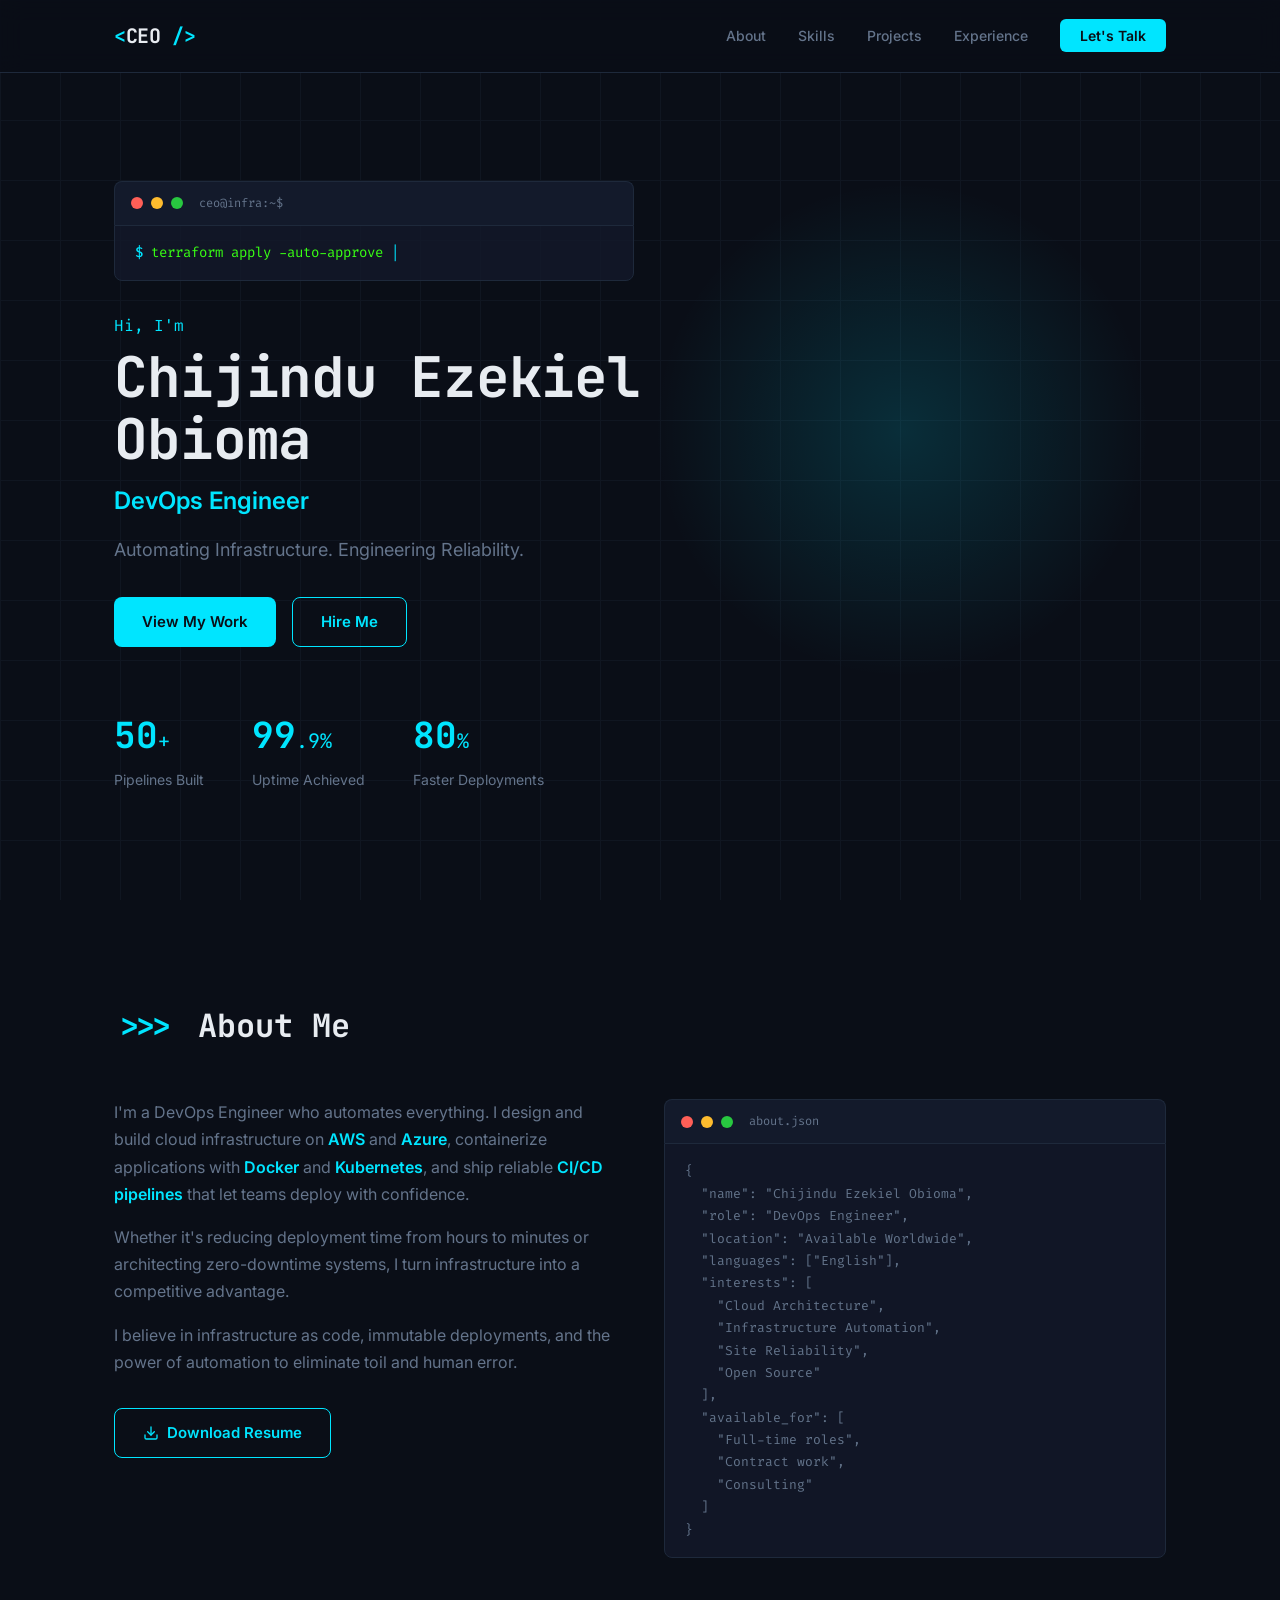
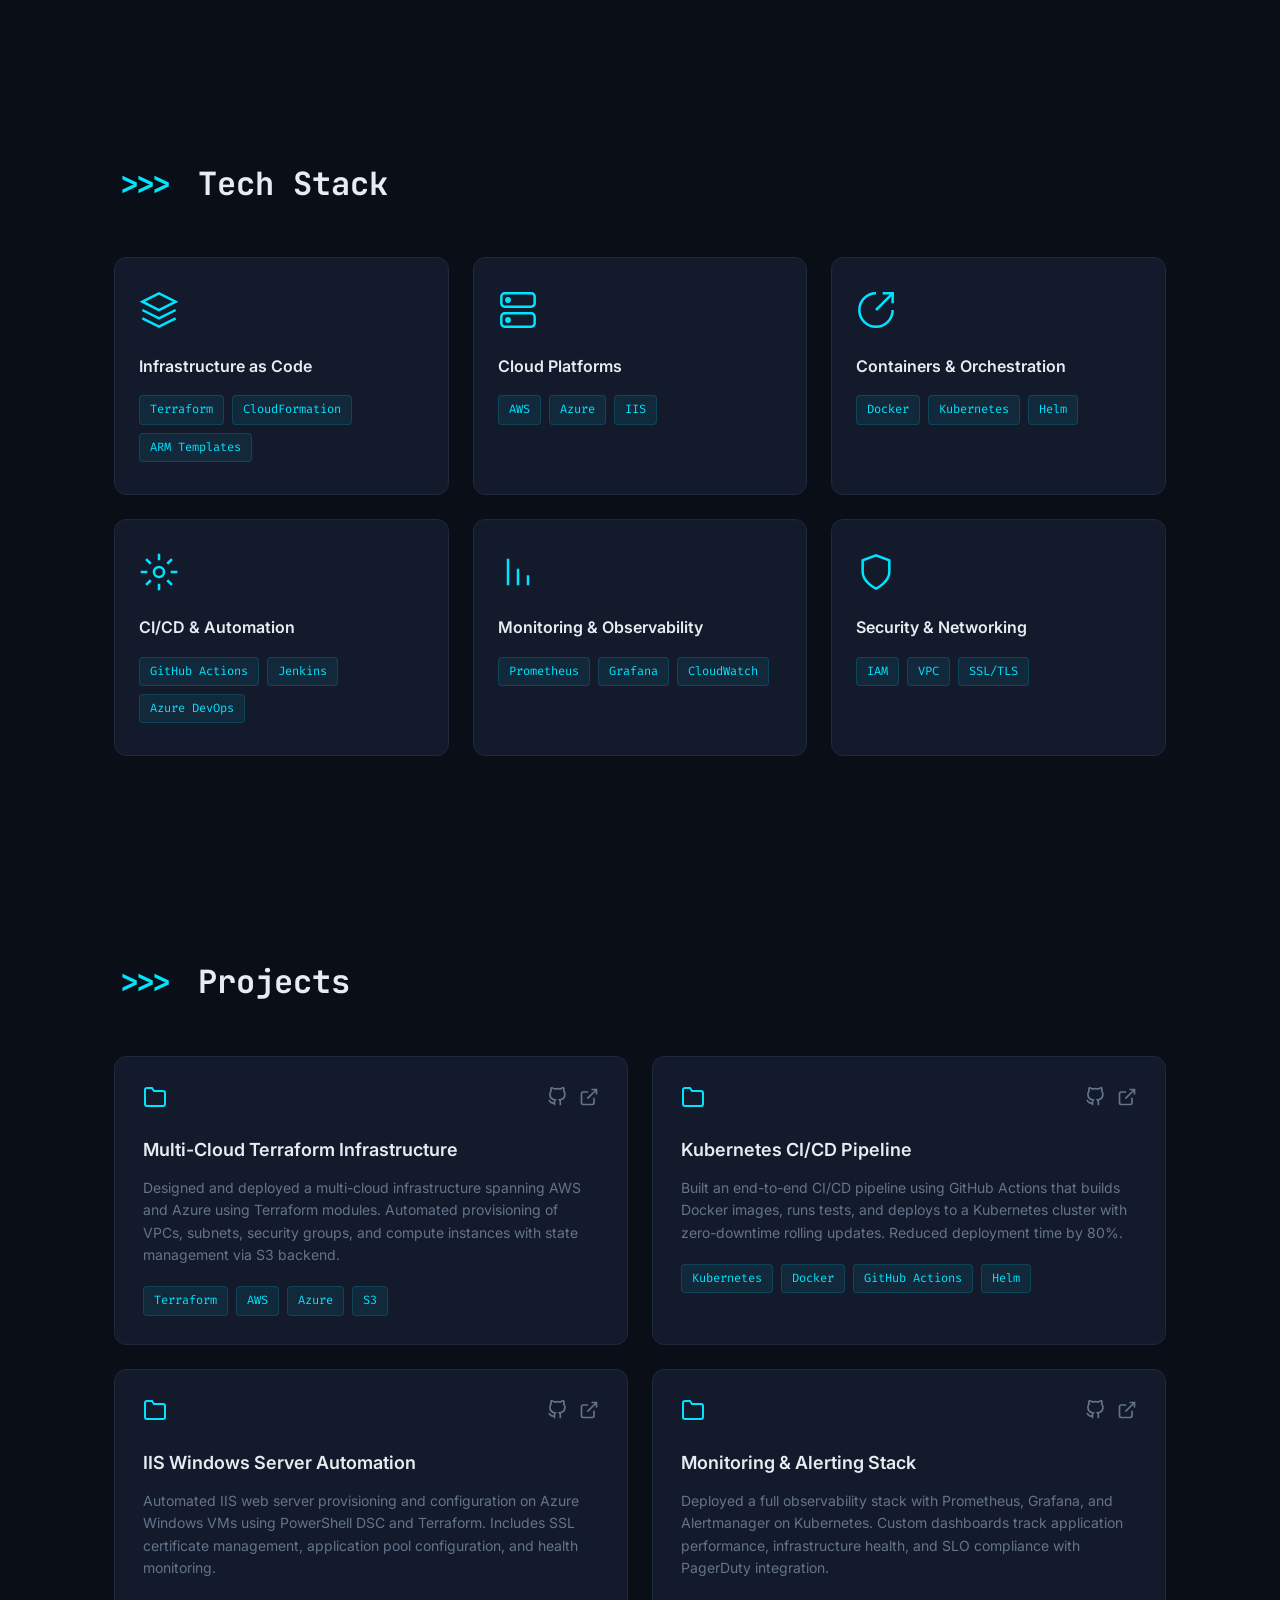
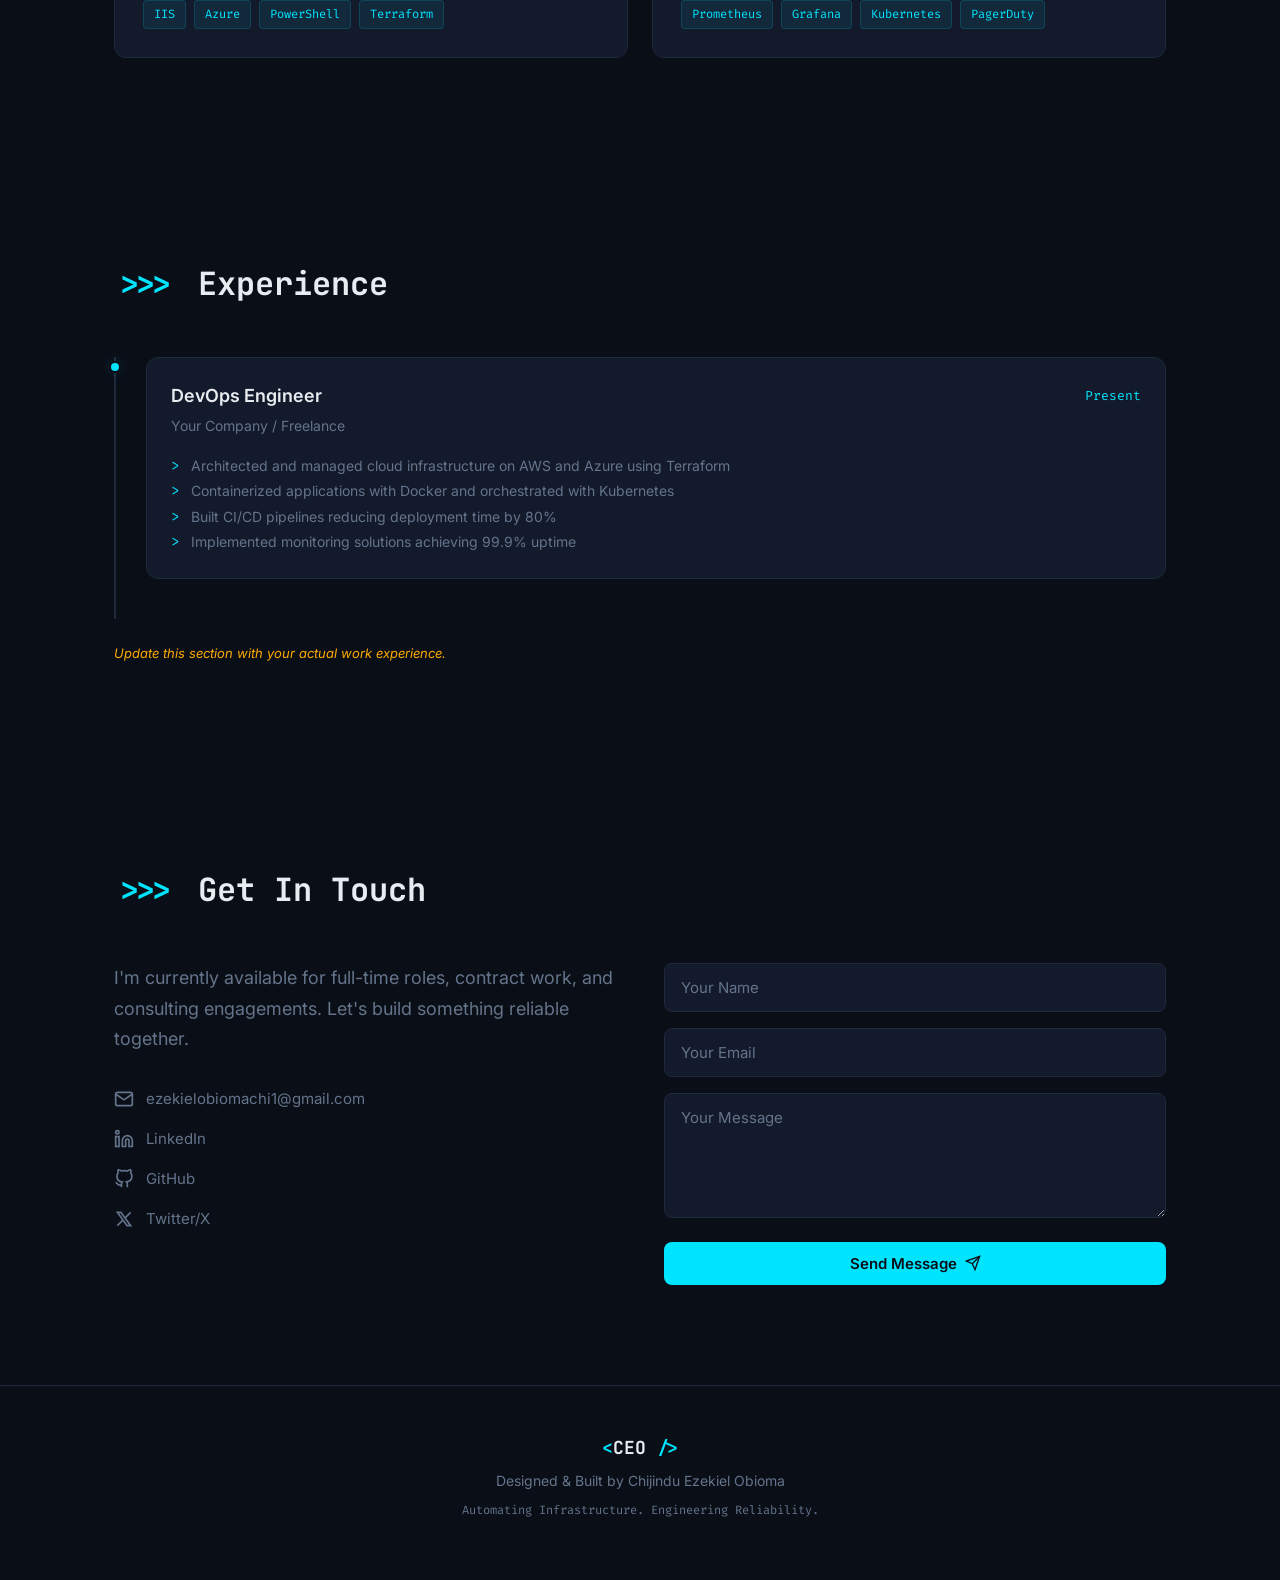
==== portfolio/index.html @ 28486e4d "Initial commit: full branding package — portfolio, brand identity, social assets - Dark mode portfol" ====
<!DOCTYPE html>
<html lang="en">
<head>
    <meta charset="UTF-8">
    <meta name="viewport" content="width=device-width, initial-scale=1.0">
    <title>Chijindu Ezekiel Obioma — DevOps Engineer</title>
    <meta name="description" content="DevOps Engineer specializing in Terraform, AWS, Azure, Docker, Kubernetes, and CI/CD automation. Automating infrastructure. Engineering reliability.">
    <meta name="keywords" content="DevOps, Cloud Engineer, Terraform, AWS, Azure, Docker, Kubernetes, CI/CD, Infrastructure as Code">

    <!-- Open Graph -->
    <meta property="og:title" content="Chijindu Ezekiel Obioma — DevOps Engineer">
    <meta property="og:description" content="Automating Infrastructure. Engineering Reliability.">
    <meta property="og:type" content="website">
    <meta property="og:image" content="og-image.png">

    <!-- Fonts -->
    <link rel="preconnect" href="https://fonts.googleapis.com">
    <link rel="preconnect" href="https://fonts.gstatic.com" crossorigin>
    <link href="https://fonts.googleapis.com/css2?family=Fira+Code:wght@400;500&family=Inter:wght@400;500;600;700&family=JetBrains+Mono:wght@700&display=swap" rel="stylesheet">

    <link rel="stylesheet" href="styles.css">
</head>
<body>
    <!-- Navigation -->
    <nav class="nav" id="nav">
        <div class="nav__container">
            <a href="#" class="nav__logo">
                <span class="logo-bracket">&lt;</span>CEO<span class="logo-bracket"> /&gt;</span>
            </a>
            <ul class="nav__links">
                <li><a href="#about">About</a></li>
                <li><a href="#skills">Skills</a></li>
                <li><a href="#projects">Projects</a></li>
                <li><a href="#experience">Experience</a></li>
                <li><a href="#contact" class="nav__cta">Let's Talk</a></li>
            </ul>
            <button class="nav__toggle" id="navToggle" aria-label="Toggle menu">
                <span></span>
                <span></span>
                <span></span>
            </button>
        </div>
    </nav>

    <!-- Hero Section -->
    <section class="hero" id="hero">
        <div class="hero__grid-bg"></div>
        <div class="hero__glow"></div>
        <div class="hero__container">
            <div class="hero__terminal">
                <div class="terminal__header">
                    <span class="terminal__dot terminal__dot--red"></span>
                    <span class="terminal__dot terminal__dot--yellow"></span>
                    <span class="terminal__dot terminal__dot--green"></span>
                    <span class="terminal__title">ceo@infra:~$</span>
                </div>
                <div class="terminal__body">
                    <p class="terminal__line">
                        <span class="terminal__prompt">$</span>
                        <span class="terminal__text" id="typewriter"></span>
                        <span class="terminal__cursor">|</span>
                    </p>
                </div>
            </div>
            <div class="hero__content">
                <p class="hero__greeting">Hi, I'm</p>
                <h1 class="hero__name">Chijindu Ezekiel<br>Obioma</h1>
                <h2 class="hero__title">DevOps Engineer</h2>
                <p class="hero__tagline">Automating Infrastructure. Engineering Reliability.</p>
                <div class="hero__actions">
                    <a href="#projects" class="btn btn--primary">View My Work</a>
                    <a href="#contact" class="btn btn--outline">Hire Me</a>
                </div>
            </div>
            <div class="hero__stats">
                <div class="stat">
                    <span class="stat__number" data-count="50">0</span><span class="stat__suffix">+</span>
                    <span class="stat__label">Pipelines Built</span>
                </div>
                <div class="stat">
                    <span class="stat__number" data-count="99">0</span><span class="stat__suffix">.9%</span>
                    <span class="stat__label">Uptime Achieved</span>
                </div>
                <div class="stat">
                    <span class="stat__number" data-count="80">0</span><span class="stat__suffix">%</span>
                    <span class="stat__label">Faster Deployments</span>
                </div>
            </div>
        </div>
    </section>

    <!-- About Section -->
    <section class="section about" id="about">
        <div class="container">
            <h2 class="section__title">
                <span class="section__arrow">&gt;&gt;&gt;</span> About Me
            </h2>
            <div class="about__grid">
                <div class="about__text">
                    <p>I'm a DevOps Engineer who automates everything. I design and build cloud infrastructure on <strong>AWS</strong> and <strong>Azure</strong>, containerize applications with <strong>Docker</strong> and <strong>Kubernetes</strong>, and ship reliable <strong>CI/CD pipelines</strong> that let teams deploy with confidence.</p>
                    <p>Whether it's reducing deployment time from hours to minutes or architecting zero-downtime systems, I turn infrastructure into a competitive advantage.</p>
                    <p>I believe in infrastructure as code, immutable deployments, and the power of automation to eliminate toil and human error.</p>
                    <a href="resume.pdf" class="btn btn--outline" download>
                        <svg width="16" height="16" viewBox="0 0 24 24" fill="none" stroke="currentColor" stroke-width="2" stroke-linecap="round" stroke-linejoin="round"><path d="M21 15v4a2 2 0 0 1-2 2H5a2 2 0 0 1-2-2v-4"/><polyline points="7 10 12 15 17 10"/><line x1="12" y1="15" x2="12" y2="3"/></svg>
                        Download Resume
                    </a>
                </div>
                <div class="about__terminal">
                    <div class="terminal__header">
                        <span class="terminal__dot terminal__dot--red"></span>
                        <span class="terminal__dot terminal__dot--yellow"></span>
                        <span class="terminal__dot terminal__dot--green"></span>
                        <span class="terminal__title">about.json</span>
                    </div>
                    <div class="terminal__body">
<pre><code>{
  "name": "Chijindu Ezekiel Obioma",
  "role": "DevOps Engineer",
  "location": "Available Worldwide",
  "languages": ["English"],
  "interests": [
    "Cloud Architecture",
    "Infrastructure Automation",
    "Site Reliability",
    "Open Source"
  ],
  "available_for": [
    "Full-time roles",
    "Contract work",
    "Consulting"
  ]
}</code></pre>
                    </div>
                </div>
            </div>
        </div>
    </section>

    <!-- Skills Section -->
    <section class="section skills" id="skills">
        <div class="container">
            <h2 class="section__title">
                <span class="section__arrow">&gt;&gt;&gt;</span> Tech Stack
            </h2>
            <div class="skills__grid">
                <div class="skill-card">
                    <div class="skill-card__icon">
                        <svg width="40" height="40" viewBox="0 0 24 24" fill="none" stroke="#00E5FF" stroke-width="1.5"><path d="M12 2L2 7l10 5 10-5-10-5zM2 17l10 5 10-5M2 12l10 5 10-5"/></svg>
                    </div>
                    <h3>Infrastructure as Code</h3>
                    <div class="skill-card__tags">
                        <span class="tag">Terraform</span>
                        <span class="tag">CloudFormation</span>
                        <span class="tag">ARM Templates</span>
                    </div>
                </div>

                <div class="skill-card">
                    <div class="skill-card__icon">
                        <svg width="40" height="40" viewBox="0 0 24 24" fill="none" stroke="#00E5FF" stroke-width="1.5"><rect x="2" y="2" width="20" height="8" rx="2"/><rect x="2" y="14" width="20" height="8" rx="2"/><circle cx="6" cy="6" r="1" fill="#00E5FF"/><circle cx="6" cy="18" r="1" fill="#00E5FF"/></svg>
                    </div>
                    <h3>Cloud Platforms</h3>
                    <div class="skill-card__tags">
                        <span class="tag">AWS</span>
                        <span class="tag">Azure</span>
                        <span class="tag">IIS</span>
                    </div>
                </div>

                <div class="skill-card">
                    <div class="skill-card__icon">
                        <svg width="40" height="40" viewBox="0 0 24 24" fill="none" stroke="#00E5FF" stroke-width="1.5"><path d="M22 12A10 10 0 1 1 12 2"/><path d="M22 2L12 12"/><path d="M16 2h6v6"/></svg>
                    </div>
                    <h3>Containers & Orchestration</h3>
                    <div class="skill-card__tags">
                        <span class="tag">Docker</span>
                        <span class="tag">Kubernetes</span>
                        <span class="tag">Helm</span>
                    </div>
                </div>

                <div class="skill-card">
                    <div class="skill-card__icon">
                        <svg width="40" height="40" viewBox="0 0 24 24" fill="none" stroke="#00E5FF" stroke-width="1.5"><circle cx="12" cy="12" r="3"/><path d="M12 1v4M12 19v4M4.22 4.22l2.83 2.83M16.95 16.95l2.83 2.83M1 12h4M19 12h4M4.22 19.78l2.83-2.83M16.95 7.05l2.83-2.83"/></svg>
                    </div>
                    <h3>CI/CD & Automation</h3>
                    <div class="skill-card__tags">
                        <span class="tag">GitHub Actions</span>
                        <span class="tag">Jenkins</span>
                        <span class="tag">Azure DevOps</span>
                    </div>
                </div>

                <div class="skill-card">
                    <div class="skill-card__icon">
                        <svg width="40" height="40" viewBox="0 0 24 24" fill="none" stroke="#00E5FF" stroke-width="1.5"><path d="M12 20V10M6 20V4M18 20v-6"/></svg>
                    </div>
                    <h3>Monitoring & Observability</h3>
                    <div class="skill-card__tags">
                        <span class="tag">Prometheus</span>
                        <span class="tag">Grafana</span>
                        <span class="tag">CloudWatch</span>
                    </div>
                </div>

                <div class="skill-card">
                    <div class="skill-card__icon">
                        <svg width="40" height="40" viewBox="0 0 24 24" fill="none" stroke="#00E5FF" stroke-width="1.5"><path d="M12 22s8-4 8-10V5l-8-3-8 3v7c0 6 8 10 8 10z"/></svg>
                    </div>
                    <h3>Security & Networking</h3>
                    <div class="skill-card__tags">
                        <span class="tag">IAM</span>
                        <span class="tag">VPC</span>
                        <span class="tag">SSL/TLS</span>
                    </div>
                </div>
            </div>
        </div>
    </section>

    <!-- Projects Section -->
    <section class="section projects" id="projects">
        <div class="container">
            <h2 class="section__title">
                <span class="section__arrow">&gt;&gt;&gt;</span> Projects
            </h2>
            <div class="projects__grid">
                <article class="project-card">
                    <div class="project-card__header">
                        <span class="project-card__icon">
                            <svg width="24" height="24" viewBox="0 0 24 24" fill="none" stroke="#00E5FF" stroke-width="2"><path d="M22 19a2 2 0 0 1-2 2H4a2 2 0 0 1-2-2V5a2 2 0 0 1 2-2h5l2 3h9a2 2 0 0 1 2 2z"/></svg>
                        </span>
                        <div class="project-card__links">
                            <a href="#" aria-label="GitHub" class="project-card__link">
                                <svg width="20" height="20" viewBox="0 0 24 24" fill="none" stroke="currentColor" stroke-width="2"><path d="M9 19c-5 1.5-5-2.5-7-3m14 6v-3.87a3.37 3.37 0 0 0-.94-2.61c3.14-.35 6.44-1.54 6.44-7A5.44 5.44 0 0 0 20 4.77 5.07 5.07 0 0 0 19.91 1S18.73.65 16 2.48a13.38 13.38 0 0 0-7 0C6.27.65 5.09 1 5.09 1A5.07 5.07 0 0 0 5 4.77a5.44 5.44 0 0 0-1.5 3.78c0 5.42 3.3 6.61 6.44 7A3.37 3.37 0 0 0 9 18.13V22"/></svg>
                            </a>
                            <a href="#" aria-label="External link" class="project-card__link">
                                <svg width="20" height="20" viewBox="0 0 24 24" fill="none" stroke="currentColor" stroke-width="2"><path d="M18 13v6a2 2 0 0 1-2 2H5a2 2 0 0 1-2-2V8a2 2 0 0 1 2-2h6M15 3h6v6M10 14L21 3"/></svg>
                            </a>
                        </div>
                    </div>
                    <h3 class="project-card__title">Multi-Cloud Terraform Infrastructure</h3>
                    <p class="project-card__description">Designed and deployed a multi-cloud infrastructure spanning AWS and Azure using Terraform modules. Automated provisioning of VPCs, subnets, security groups, and compute instances with state management via S3 backend.</p>
                    <div class="project-card__tags">
                        <span class="tag">Terraform</span>
                        <span class="tag">AWS</span>
                        <span class="tag">Azure</span>
                        <span class="tag">S3</span>
                    </div>
                </article>

                <article class="project-card">
                    <div class="project-card__header">
                        <span class="project-card__icon">
                            <svg width="24" height="24" viewBox="0 0 24 24" fill="none" stroke="#00E5FF" stroke-width="2"><path d="M22 19a2 2 0 0 1-2 2H4a2 2 0 0 1-2-2V5a2 2 0 0 1 2-2h5l2 3h9a2 2 0 0 1 2 2z"/></svg>
                        </span>
                        <div class="project-card__links">
                            <a href="#" aria-label="GitHub" class="project-card__link">
                                <svg width="20" height="20" viewBox="0 0 24 24" fill="none" stroke="currentColor" stroke-width="2"><path d="M9 19c-5 1.5-5-2.5-7-3m14 6v-3.87a3.37 3.37 0 0 0-.94-2.61c3.14-.35 6.44-1.54 6.44-7A5.44 5.44 0 0 0 20 4.77 5.07 5.07 0 0 0 19.91 1S18.73.65 16 2.48a13.38 13.38 0 0 0-7 0C6.27.65 5.09 1 5.09 1A5.07 5.07 0 0 0 5 4.77a5.44 5.44 0 0 0-1.5 3.78c0 5.42 3.3 6.61 6.44 7A3.37 3.37 0 0 0 9 18.13V22"/></svg>
                            </a>
                            <a href="#" aria-label="External link" class="project-card__link">
                                <svg width="20" height="20" viewBox="0 0 24 24" fill="none" stroke="currentColor" stroke-width="2"><path d="M18 13v6a2 2 0 0 1-2 2H5a2 2 0 0 1-2-2V8a2 2 0 0 1 2-2h6M15 3h6v6M10 14L21 3"/></svg>
                            </a>
                        </div>
                    </div>
                    <h3 class="project-card__title">Kubernetes CI/CD Pipeline</h3>
                    <p class="project-card__description">Built an end-to-end CI/CD pipeline using GitHub Actions that builds Docker images, runs tests, and deploys to a Kubernetes cluster with zero-downtime rolling updates. Reduced deployment time by 80%.</p>
                    <div class="project-card__tags">
                        <span class="tag">Kubernetes</span>
                        <span class="tag">Docker</span>
                        <span class="tag">GitHub Actions</span>
                        <span class="tag">Helm</span>
                    </div>
                </article>

                <article class="project-card">
                    <div class="project-card__header">
                        <span class="project-card__icon">
                            <svg width="24" height="24" viewBox="0 0 24 24" fill="none" stroke="#00E5FF" stroke-width="2"><path d="M22 19a2 2 0 0 1-2 2H4a2 2 0 0 1-2-2V5a2 2 0 0 1 2-2h5l2 3h9a2 2 0 0 1 2 2z"/></svg>
                        </span>
                        <div class="project-card__links">
                            <a href="#" aria-label="GitHub" class="project-card__link">
                                <svg width="20" height="20" viewBox="0 0 24 24" fill="none" stroke="currentColor" stroke-width="2"><path d="M9 19c-5 1.5-5-2.5-7-3m14 6v-3.87a3.37 3.37 0 0 0-.94-2.61c3.14-.35 6.44-1.54 6.44-7A5.44 5.44 0 0 0 20 4.77 5.07 5.07 0 0 0 19.91 1S18.73.65 16 2.48a13.38 13.38 0 0 0-7 0C6.27.65 5.09 1 5.09 1A5.07 5.07 0 0 0 5 4.77a5.44 5.44 0 0 0-1.5 3.78c0 5.42 3.3 6.61 6.44 7A3.37 3.37 0 0 0 9 18.13V22"/></svg>
                            </a>
                            <a href="#" aria-label="External link" class="project-card__link">
                                <svg width="20" height="20" viewBox="0 0 24 24" fill="none" stroke="currentColor" stroke-width="2"><path d="M18 13v6a2 2 0 0 1-2 2H5a2 2 0 0 1-2-2V8a2 2 0 0 1 2-2h6M15 3h6v6M10 14L21 3"/></svg>
                            </a>
                        </div>
                    </div>
                    <h3 class="project-card__title">IIS Windows Server Automation</h3>
                    <p class="project-card__description">Automated IIS web server provisioning and configuration on Azure Windows VMs using PowerShell DSC and Terraform. Includes SSL certificate management, application pool configuration, and health monitoring.</p>
                    <div class="project-card__tags">
                        <span class="tag">IIS</span>
                        <span class="tag">Azure</span>
                        <span class="tag">PowerShell</span>
                        <span class="tag">Terraform</span>
                    </div>
                </article>

                <article class="project-card">
                    <div class="project-card__header">
                        <span class="project-card__icon">
                            <svg width="24" height="24" viewBox="0 0 24 24" fill="none" stroke="#00E5FF" stroke-width="2"><path d="M22 19a2 2 0 0 1-2 2H4a2 2 0 0 1-2-2V5a2 2 0 0 1 2-2h5l2 3h9a2 2 0 0 1 2 2z"/></svg>
                        </span>
                        <div class="project-card__links">
                            <a href="#" aria-label="GitHub" class="project-card__link">
                                <svg width="20" height="20" viewBox="0 0 24 24" fill="none" stroke="currentColor" stroke-width="2"><path d="M9 19c-5 1.5-5-2.5-7-3m14 6v-3.87a3.37 3.37 0 0 0-.94-2.61c3.14-.35 6.44-1.54 6.44-7A5.44 5.44 0 0 0 20 4.77 5.07 5.07 0 0 0 19.91 1S18.73.65 16 2.48a13.38 13.38 0 0 0-7 0C6.27.65 5.09 1 5.09 1A5.07 5.07 0 0 0 5 4.77a5.44 5.44 0 0 0-1.5 3.78c0 5.42 3.3 6.61 6.44 7A3.37 3.37 0 0 0 9 18.13V22"/></svg>
                            </a>
                            <a href="#" aria-label="External link" class="project-card__link">
                                <svg width="20" height="20" viewBox="0 0 24 24" fill="none" stroke="currentColor" stroke-width="2"><path d="M18 13v6a2 2 0 0 1-2 2H5a2 2 0 0 1-2-2V8a2 2 0 0 1 2-2h6M15 3h6v6M10 14L21 3"/></svg>
                            </a>
                        </div>
                    </div>
                    <h3 class="project-card__title">Monitoring & Alerting Stack</h3>
                    <p class="project-card__description">Deployed a full observability stack with Prometheus, Grafana, and Alertmanager on Kubernetes. Custom dashboards track application performance, infrastructure health, and SLO compliance with PagerDuty integration.</p>
                    <div class="project-card__tags">
                        <span class="tag">Prometheus</span>
                        <span class="tag">Grafana</span>
                        <span class="tag">Kubernetes</span>
                        <span class="tag">PagerDuty</span>
                    </div>
                </article>
            </div>
        </div>
    </section>

    <!-- Experience Section -->
    <section class="section experience" id="experience">
        <div class="container">
            <h2 class="section__title">
                <span class="section__arrow">&gt;&gt;&gt;</span> Experience
            </h2>
            <div class="timeline">
                <div class="timeline__item">
                    <div class="timeline__marker"></div>
                    <div class="timeline__content">
                        <div class="timeline__header">
                            <h3>DevOps Engineer</h3>
                            <span class="timeline__period">Present</span>
                        </div>
                        <p class="timeline__company">Your Company / Freelance</p>
                        <ul class="timeline__details">
                            <li>Architected and managed cloud infrastructure on AWS and Azure using Terraform</li>
                            <li>Containerized applications with Docker and orchestrated with Kubernetes</li>
                            <li>Built CI/CD pipelines reducing deployment time by 80%</li>
                            <li>Implemented monitoring solutions achieving 99.9% uptime</li>
                        </ul>
                    </div>
                </div>
                <!-- Add more timeline items as needed -->
            </div>
            <p class="experience__note">Update this section with your actual work experience.</p>
        </div>
    </section>

    <!-- Contact Section -->
    <section class="section contact" id="contact">
        <div class="container">
            <h2 class="section__title">
                <span class="section__arrow">&gt;&gt;&gt;</span> Get In Touch
            </h2>
            <div class="contact__grid">
                <div class="contact__info">
                    <p class="contact__intro">I'm currently available for full-time roles, contract work, and consulting engagements. Let's build something reliable together.</p>
                    <div class="contact__links">
                        <a href="mailto:ezekielobiomachi1@gmail.com" class="contact__link">
                            <svg width="20" height="20" viewBox="0 0 24 24" fill="none" stroke="currentColor" stroke-width="2"><path d="M4 4h16c1.1 0 2 .9 2 2v12c0 1.1-.9 2-2 2H4c-1.1 0-2-.9-2-2V6c0-1.1.9-2 2-2z"/><polyline points="22,6 12,13 2,6"/></svg>
                            ezekielobiomachi1@gmail.com
                        </a>
                        <a href="https://www.linkedin.com/in/chijindu-obioma/" target="_blank" class="contact__link">
                            <svg width="20" height="20" viewBox="0 0 24 24" fill="none" stroke="currentColor" stroke-width="2"><path d="M16 8a6 6 0 0 1 6 6v7h-4v-7a2 2 0 0 0-2-2 2 2 0 0 0-2 2v7h-4v-7a6 6 0 0 1 6-6z"/><rect x="2" y="9" width="4" height="12"/><circle cx="4" cy="4" r="2"/></svg>
                            LinkedIn
                        </a>
                        <a href="https://github.com/obikiel" target="_blank" class="contact__link">
                            <svg width="20" height="20" viewBox="0 0 24 24" fill="none" stroke="currentColor" stroke-width="2"><path d="M9 19c-5 1.5-5-2.5-7-3m14 6v-3.87a3.37 3.37 0 0 0-.94-2.61c3.14-.35 6.44-1.54 6.44-7A5.44 5.44 0 0 0 20 4.77 5.07 5.07 0 0 0 19.91 1S18.73.65 16 2.48a13.38 13.38 0 0 0-7 0C6.27.65 5.09 1 5.09 1A5.07 5.07 0 0 0 5 4.77a5.44 5.44 0 0 0-1.5 3.78c0 5.42 3.3 6.61 6.44 7A3.37 3.37 0 0 0 9 18.13V22"/></svg>
                            GitHub
                        </a>
                        <a href="https://x.com/ChijinduObioma" target="_blank" class="contact__link">
                            <svg width="20" height="20" viewBox="0 0 24 24" fill="none" stroke="currentColor" stroke-width="2"><path d="M4 4l11.733 16h4.267l-11.733 -16zM4 20l6.768 -6.768M13.232 10.768L20 4"/></svg>
                            Twitter/X
                        </a>
                    </div>
                </div>
                <form class="contact__form" id="contactForm">
                    <div class="form__group">
                        <input type="text" id="name" name="name" placeholder="Your Name" required>
                    </div>
                    <div class="form__group">
                        <input type="email" id="email" name="email" placeholder="Your Email" required>
                    </div>
                    <div class="form__group">
                        <textarea id="message" name="message" placeholder="Your Message" rows="5" required></textarea>
                    </div>
                    <button type="submit" class="btn btn--primary btn--full">
                        Send Message
                        <svg width="16" height="16" viewBox="0 0 24 24" fill="none" stroke="currentColor" stroke-width="2"><line x1="22" y1="2" x2="11" y2="13"/><polygon points="22 2 15 22 11 13 2 9 22 2"/></svg>
                    </button>
                </form>
            </div>
        </div>
    </section>

    <!-- Footer -->
    <footer class="footer">
        <div class="container">
            <div class="footer__content">
                <p class="footer__logo">
                    <span class="logo-bracket">&lt;</span>CEO<span class="logo-bracket"> /&gt;</span>
                </p>
                <p class="footer__copy">Designed & Built by Chijindu Ezekiel Obioma</p>
                <p class="footer__tagline">Automating Infrastructure. Engineering Reliability.</p>
            </div>
        </div>
    </footer>

    <script src="script.js"></script>
</body>
</html>
---- portfolio/styles.css ----
/* ============================================
   Chijindu Ezekiel Obioma — Portfolio Styles
   Bold & Techy / Dark Mode
   ============================================ */

/* --- Reset & Base --- */
*, *::before, *::after {
    margin: 0;
    padding: 0;
    box-sizing: border-box;
}

:root {
    --bg-deep: #0A0E17;
    --bg-surface: #131A2B;
    --primary: #00E5FF;
    --secondary: #39FF14;
    --text: #E8ECF1;
    --text-muted: #64748B;
    --border: #1E293B;
    --amber: #FFAB00;
    --red: #FF3B5C;
    --glow-primary: rgba(0, 229, 255, 0.15);
    --glow-secondary: rgba(57, 255, 20, 0.1);
    --font-heading: 'JetBrains Mono', monospace;
    --font-body: 'Inter', sans-serif;
    --font-code: 'Fira Code', monospace;
}

html {
    scroll-behavior: smooth;
    scroll-padding-top: 80px;
}

body {
    font-family: var(--font-body);
    background-color: var(--bg-deep);
    color: var(--text);
    line-height: 1.6;
    overflow-x: hidden;
}

a {
    color: var(--primary);
    text-decoration: none;
    transition: color 0.2s;
}

a:hover {
    color: var(--secondary);
}

strong {
    color: var(--primary);
    font-weight: 600;
}

::selection {
    background: var(--primary);
    color: var(--bg-deep);
}

/* --- Layout --- */
.container {
    max-width: 1100px;
    margin: 0 auto;
    padding: 0 24px;
}

.section {
    padding: 100px 0;
    position: relative;
}

.section__title {
    font-family: var(--font-heading);
    font-size: 32px;
    font-weight: 700;
    margin-bottom: 48px;
    color: var(--text);
}

.section__arrow {
    color: var(--primary);
    margin-right: 8px;
}

/* --- Navigation --- */
.nav {
    position: fixed;
    top: 0;
    left: 0;
    right: 0;
    z-index: 1000;
    background: rgba(10, 14, 23, 0.85);
    backdrop-filter: blur(12px);
    border-bottom: 1px solid var(--border);
    transition: background 0.3s;
}

.nav__container {
    max-width: 1100px;
    margin: 0 auto;
    padding: 0 24px;
    display: flex;
    align-items: center;
    justify-content: space-between;
    height: 72px;
}

.nav__logo {
    font-family: var(--font-heading);
    font-size: 20px;
    font-weight: 700;
    color: var(--text);
    letter-spacing: -0.02em;
}

.logo-bracket {
    color: var(--primary);
}

.nav__links {
    display: flex;
    align-items: center;
    gap: 32px;
    list-style: none;
}

.nav__links a {
    color: var(--text-muted);
    font-size: 14px;
    font-weight: 500;
    transition: color 0.2s;
}

.nav__links a:hover {
    color: var(--text);
}

.nav__cta {
    background: var(--primary) !important;
    color: var(--bg-deep) !important;
    padding: 8px 20px;
    border-radius: 6px;
    font-weight: 600 !important;
}

.nav__cta:hover {
    background: var(--secondary) !important;
    color: var(--bg-deep) !important;
}

.nav__toggle {
    display: none;
    flex-direction: column;
    gap: 5px;
    background: none;
    border: none;
    cursor: pointer;
    padding: 4px;
}

.nav__toggle span {
    display: block;
    width: 24px;
    height: 2px;
    background: var(--text);
    transition: all 0.3s;
}

/* --- Hero --- */
.hero {
    min-height: 100vh;
    display: flex;
    align-items: center;
    position: relative;
    padding-top: 72px;
    overflow: hidden;
}

.hero__grid-bg {
    position: absolute;
    inset: 0;
    background-image:
        linear-gradient(var(--border) 1px, transparent 1px),
        linear-gradient(90deg, var(--border) 1px, transparent 1px);
    background-size: 60px 60px;
    opacity: 0.3;
}

.hero__glow {
    position: absolute;
    top: 20%;
    right: 10%;
    width: 500px;
    height: 500px;
    background: radial-gradient(circle, var(--glow-primary) 0%, transparent 70%);
    pointer-events: none;
}

.hero__container {
    max-width: 1100px;
    margin: 0 auto;
    padding: 0 24px;
    position: relative;
    z-index: 1;
    width: 100%;
}

.hero__terminal {
    margin-bottom: 32px;
    max-width: 520px;
}

.terminal__header {
    display: flex;
    align-items: center;
    gap: 8px;
    padding: 12px 16px;
    background: var(--bg-surface);
    border-radius: 8px 8px 0 0;
    border: 1px solid var(--border);
    border-bottom: none;
}

.terminal__dot {
    width: 12px;
    height: 12px;
    border-radius: 50%;
}

.terminal__dot--red { background: #FF5F57; }
.terminal__dot--yellow { background: #FEBC2E; }
.terminal__dot--green { background: #28C840; }

.terminal__title {
    color: var(--text-muted);
    font-family: var(--font-code);
    font-size: 12px;
    margin-left: 8px;
}

.terminal__body {
    padding: 16px 20px;
    background: rgba(19, 26, 43, 0.8);
    border: 1px solid var(--border);
    border-radius: 0 0 8px 8px;
    font-family: var(--font-code);
    font-size: 14px;
    color: var(--secondary);
    overflow-x: auto;
}

.terminal__body pre {
    margin: 0;
}

.terminal__body code {
    font-family: var(--font-code);
    font-size: 13px;
    color: var(--text-muted);
    line-height: 1.7;
}

.terminal__line {
    display: flex;
    align-items: center;
    gap: 8px;
}

.terminal__prompt {
    color: var(--primary);
    font-weight: 500;
}

.terminal__text {
    color: var(--secondary);
}

.terminal__cursor {
    color: var(--primary);
    animation: blink 1s step-end infinite;
}

@keyframes blink {
    0%, 100% { opacity: 1; }
    50% { opacity: 0; }
}

.hero__greeting {
    font-family: var(--font-code);
    font-size: 16px;
    color: var(--primary);
    margin-bottom: 8px;
}

.hero__name {
    font-family: var(--font-heading);
    font-size: 56px;
    font-weight: 700;
    line-height: 1.1;
    letter-spacing: -0.02em;
    color: var(--text);
    margin-bottom: 12px;
}

.hero__title {
    font-family: var(--font-body);
    font-size: 24px;
    font-weight: 600;
    color: var(--primary);
    margin-bottom: 16px;
}

.hero__tagline {
    font-size: 18px;
    color: var(--text-muted);
    margin-bottom: 32px;
    max-width: 500px;
}

.hero__actions {
    display: flex;
    gap: 16px;
    margin-bottom: 60px;
}

.hero__stats {
    display: flex;
    gap: 48px;
}

.stat {
    text-align: left;
}

.stat__number {
    font-family: var(--font-heading);
    font-size: 36px;
    font-weight: 700;
    color: var(--primary);
}

.stat__suffix {
    font-family: var(--font-heading);
    font-size: 20px;
    color: var(--primary);
}

.stat__label {
    display: block;
    font-size: 14px;
    color: var(--text-muted);
    margin-top: 4px;
}

/* --- Buttons --- */
.btn {
    display: inline-flex;
    align-items: center;
    gap: 8px;
    padding: 12px 28px;
    border-radius: 8px;
    font-size: 15px;
    font-weight: 600;
    cursor: pointer;
    transition: all 0.2s;
    border: none;
    font-family: var(--font-body);
}

.btn--primary {
    background: var(--primary);
    color: var(--bg-deep);
}

.btn--primary:hover {
    background: var(--secondary);
    color: var(--bg-deep);
    box-shadow: 0 0 24px var(--glow-secondary);
}

.btn--outline {
    background: transparent;
    color: var(--primary);
    border: 1px solid var(--primary);
}

.btn--outline:hover {
    background: var(--glow-primary);
    color: var(--text);
}

.btn--full {
    width: 100%;
    justify-content: center;
}

/* --- About --- */
.about__grid {
    display: grid;
    grid-template-columns: 1fr 1fr;
    gap: 48px;
    align-items: start;
}

.about__text p {
    margin-bottom: 16px;
    color: var(--text-muted);
    font-size: 16px;
    line-height: 1.7;
}

.about__text .btn {
    margin-top: 16px;
}

.about__terminal {
    position: sticky;
    top: 100px;
}

/* --- Skills --- */
.skills__grid {
    display: grid;
    grid-template-columns: repeat(3, 1fr);
    gap: 24px;
}

.skill-card {
    background: var(--bg-surface);
    border: 1px solid var(--border);
    border-radius: 12px;
    padding: 32px 24px;
    transition: all 0.3s;
    position: relative;
    overflow: hidden;
}

.skill-card::before {
    content: '';
    position: absolute;
    top: 0;
    left: 0;
    right: 0;
    height: 2px;
    background: linear-gradient(90deg, var(--primary), var(--secondary));
    opacity: 0;
    transition: opacity 0.3s;
}

.skill-card:hover {
    border-color: var(--primary);
    transform: translateY(-4px);
    box-shadow: 0 8px 32px rgba(0, 229, 255, 0.1);
}

.skill-card:hover::before {
    opacity: 1;
}

.skill-card__icon {
    margin-bottom: 16px;
}

.skill-card h3 {
    font-family: var(--font-body);
    font-size: 16px;
    font-weight: 600;
    color: var(--text);
    margin-bottom: 16px;
}

.skill-card__tags {
    display: flex;
    flex-wrap: wrap;
    gap: 8px;
}

.tag {
    font-family: var(--font-code);
    font-size: 12px;
    color: var(--primary);
    background: rgba(0, 229, 255, 0.08);
    padding: 4px 10px;
    border-radius: 4px;
    border: 1px solid rgba(0, 229, 255, 0.15);
}

/* --- Projects --- */
.projects__grid {
    display: grid;
    grid-template-columns: repeat(2, 1fr);
    gap: 24px;
}

.project-card {
    background: var(--bg-surface);
    border: 1px solid var(--border);
    border-radius: 12px;
    padding: 28px;
    transition: all 0.3s;
}

.project-card:hover {
    border-color: var(--primary);
    transform: translateY(-4px);
    box-shadow: 0 8px 32px rgba(0, 229, 255, 0.08);
}

.project-card__header {
    display: flex;
    align-items: center;
    justify-content: space-between;
    margin-bottom: 20px;
}

.project-card__links {
    display: flex;
    gap: 12px;
}

.project-card__link {
    color: var(--text-muted);
    transition: color 0.2s;
}

.project-card__link:hover {
    color: var(--primary);
}

.project-card__title {
    font-family: var(--font-body);
    font-size: 18px;
    font-weight: 600;
    color: var(--text);
    margin-bottom: 12px;
}

.project-card__description {
    font-size: 14px;
    color: var(--text-muted);
    line-height: 1.6;
    margin-bottom: 20px;
}

.project-card__tags {
    display: flex;
    flex-wrap: wrap;
    gap: 8px;
}

/* --- Experience Timeline --- */
.timeline {
    position: relative;
    padding-left: 32px;
}

.timeline::before {
    content: '';
    position: absolute;
    left: 0;
    top: 0;
    bottom: 0;
    width: 2px;
    background: var(--border);
}

.timeline__item {
    position: relative;
    padding-bottom: 40px;
}

.timeline__marker {
    position: absolute;
    left: -37px;
    top: 4px;
    width: 12px;
    height: 12px;
    border-radius: 50%;
    background: var(--primary);
    border: 2px solid var(--bg-deep);
    box-shadow: 0 0 12px var(--glow-primary);
}

.timeline__content {
    background: var(--bg-surface);
    border: 1px solid var(--border);
    border-radius: 12px;
    padding: 24px;
}

.timeline__header {
    display: flex;
    align-items: center;
    justify-content: space-between;
    margin-bottom: 4px;
}

.timeline__header h3 {
    font-size: 18px;
    font-weight: 600;
    color: var(--text);
}

.timeline__period {
    font-family: var(--font-code);
    font-size: 13px;
    color: var(--primary);
}

.timeline__company {
    font-size: 14px;
    color: var(--text-muted);
    margin-bottom: 16px;
}

.timeline__details {
    list-style: none;
}

.timeline__details li {
    position: relative;
    padding-left: 20px;
    font-size: 14px;
    color: var(--text-muted);
    line-height: 1.8;
}

.timeline__details li::before {
    content: '>';
    position: absolute;
    left: 0;
    color: var(--primary);
    font-family: var(--font-code);
}

.experience__note {
    margin-top: 24px;
    font-size: 13px;
    color: var(--amber);
    font-style: italic;
}

/* --- Contact --- */
.contact__grid {
    display: grid;
    grid-template-columns: 1fr 1fr;
    gap: 48px;
}

.contact__intro {
    font-size: 18px;
    color: var(--text-muted);
    line-height: 1.7;
    margin-bottom: 32px;
}

.contact__links {
    display: flex;
    flex-direction: column;
    gap: 16px;
}

.contact__link {
    display: flex;
    align-items: center;
    gap: 12px;
    color: var(--text-muted);
    font-size: 15px;
    transition: color 0.2s;
}

.contact__link:hover {
    color: var(--primary);
}

.contact__form {
    display: flex;
    flex-direction: column;
    gap: 16px;
}

.form__group input,
.form__group textarea {
    width: 100%;
    padding: 14px 16px;
    background: var(--bg-surface);
    border: 1px solid var(--border);
    border-radius: 8px;
    color: var(--text);
    font-family: var(--font-body);
    font-size: 15px;
    transition: border-color 0.2s;
    outline: none;
}

.form__group input::placeholder,
.form__group textarea::placeholder {
    color: var(--text-muted);
}

.form__group input:focus,
.form__group textarea:focus {
    border-color: var(--primary);
    box-shadow: 0 0 0 3px var(--glow-primary);
}

.form__group textarea {
    resize: vertical;
    min-height: 120px;
}

/* --- Footer --- */
.footer {
    padding: 48px 0;
    border-top: 1px solid var(--border);
    text-align: center;
}

.footer__content {
    display: flex;
    flex-direction: column;
    align-items: center;
    gap: 8px;
}

.footer__logo {
    font-family: var(--font-heading);
    font-size: 18px;
    font-weight: 700;
    color: var(--text);
}

.footer__copy {
    font-size: 14px;
    color: var(--text-muted);
}

.footer__tagline {
    font-size: 12px;
    color: var(--text-muted);
    font-family: var(--font-code);
}

/* --- Animations --- */
@keyframes fadeInUp {
    from {
        opacity: 0;
        transform: translateY(30px);
    }
    to {
        opacity: 1;
        transform: translateY(0);
    }
}

.animate-in {
    animation: fadeInUp 0.6s ease forwards;
}

/* --- Responsive --- */
@media (max-width: 768px) {
    .nav__links {
        display: none;
        position: absolute;
        top: 72px;
        left: 0;
        right: 0;
        background: rgba(10, 14, 23, 0.95);
        backdrop-filter: blur(12px);
        flex-direction: column;
        padding: 24px;
        gap: 16px;
        border-bottom: 1px solid var(--border);
    }

    .nav__links.active {
        display: flex;
    }

    .nav__toggle {
        display: flex;
    }

    .hero__name {
        font-size: 36px;
    }

    .hero__stats {
        flex-direction: column;
        gap: 24px;
    }

    .about__grid,
    .contact__grid {
        grid-template-columns: 1fr;
    }

    .skills__grid {
        grid-template-columns: 1fr 1fr;
    }

    .projects__grid {
        grid-template-columns: 1fr;
    }

    .section {
        padding: 64px 0;
    }

    .section__title {
        font-size: 24px;
    }
}

@media (max-width: 480px) {
    .skills__grid {
        grid-template-columns: 1fr;
    }

    .hero__name {
        font-size: 28px;
    }

    .hero__actions {
        flex-direction: column;
    }

    .timeline__header {
        flex-direction: column;
        align-items: flex-start;
        gap: 4px;
    }
}
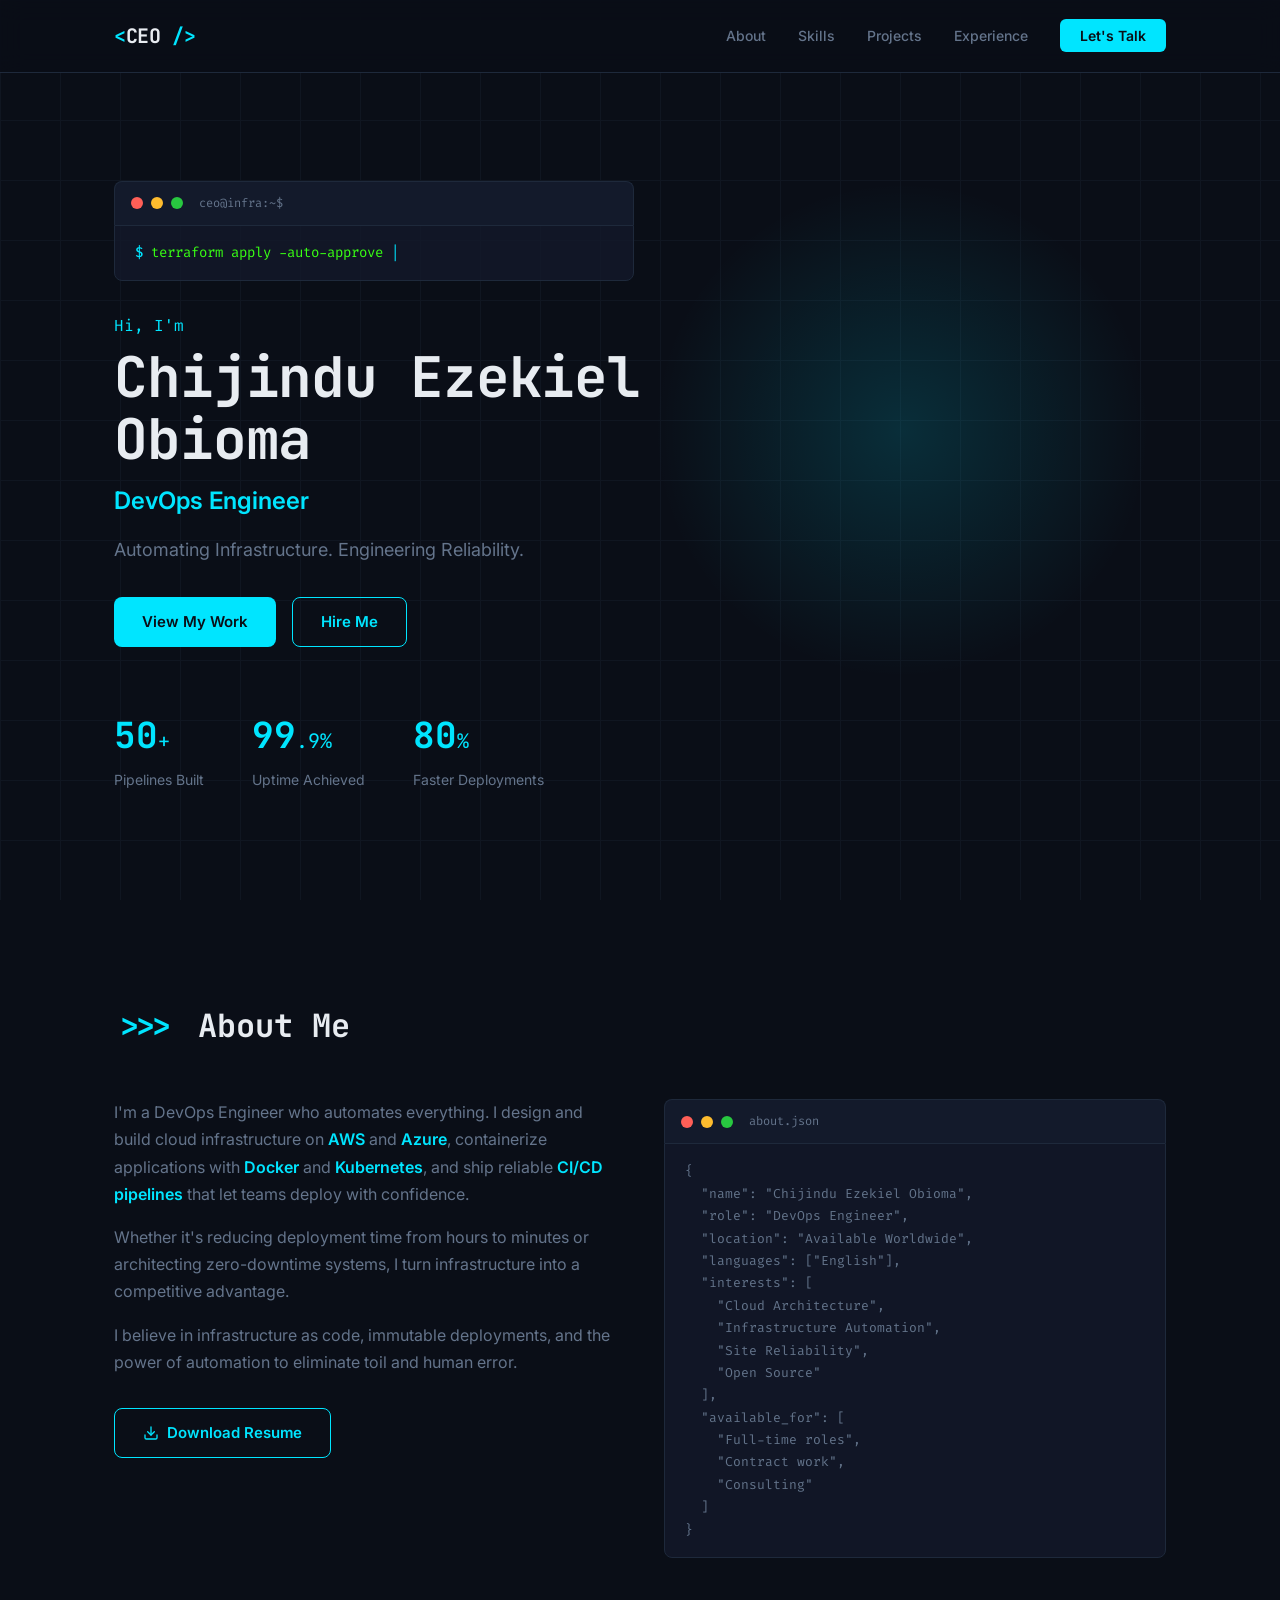
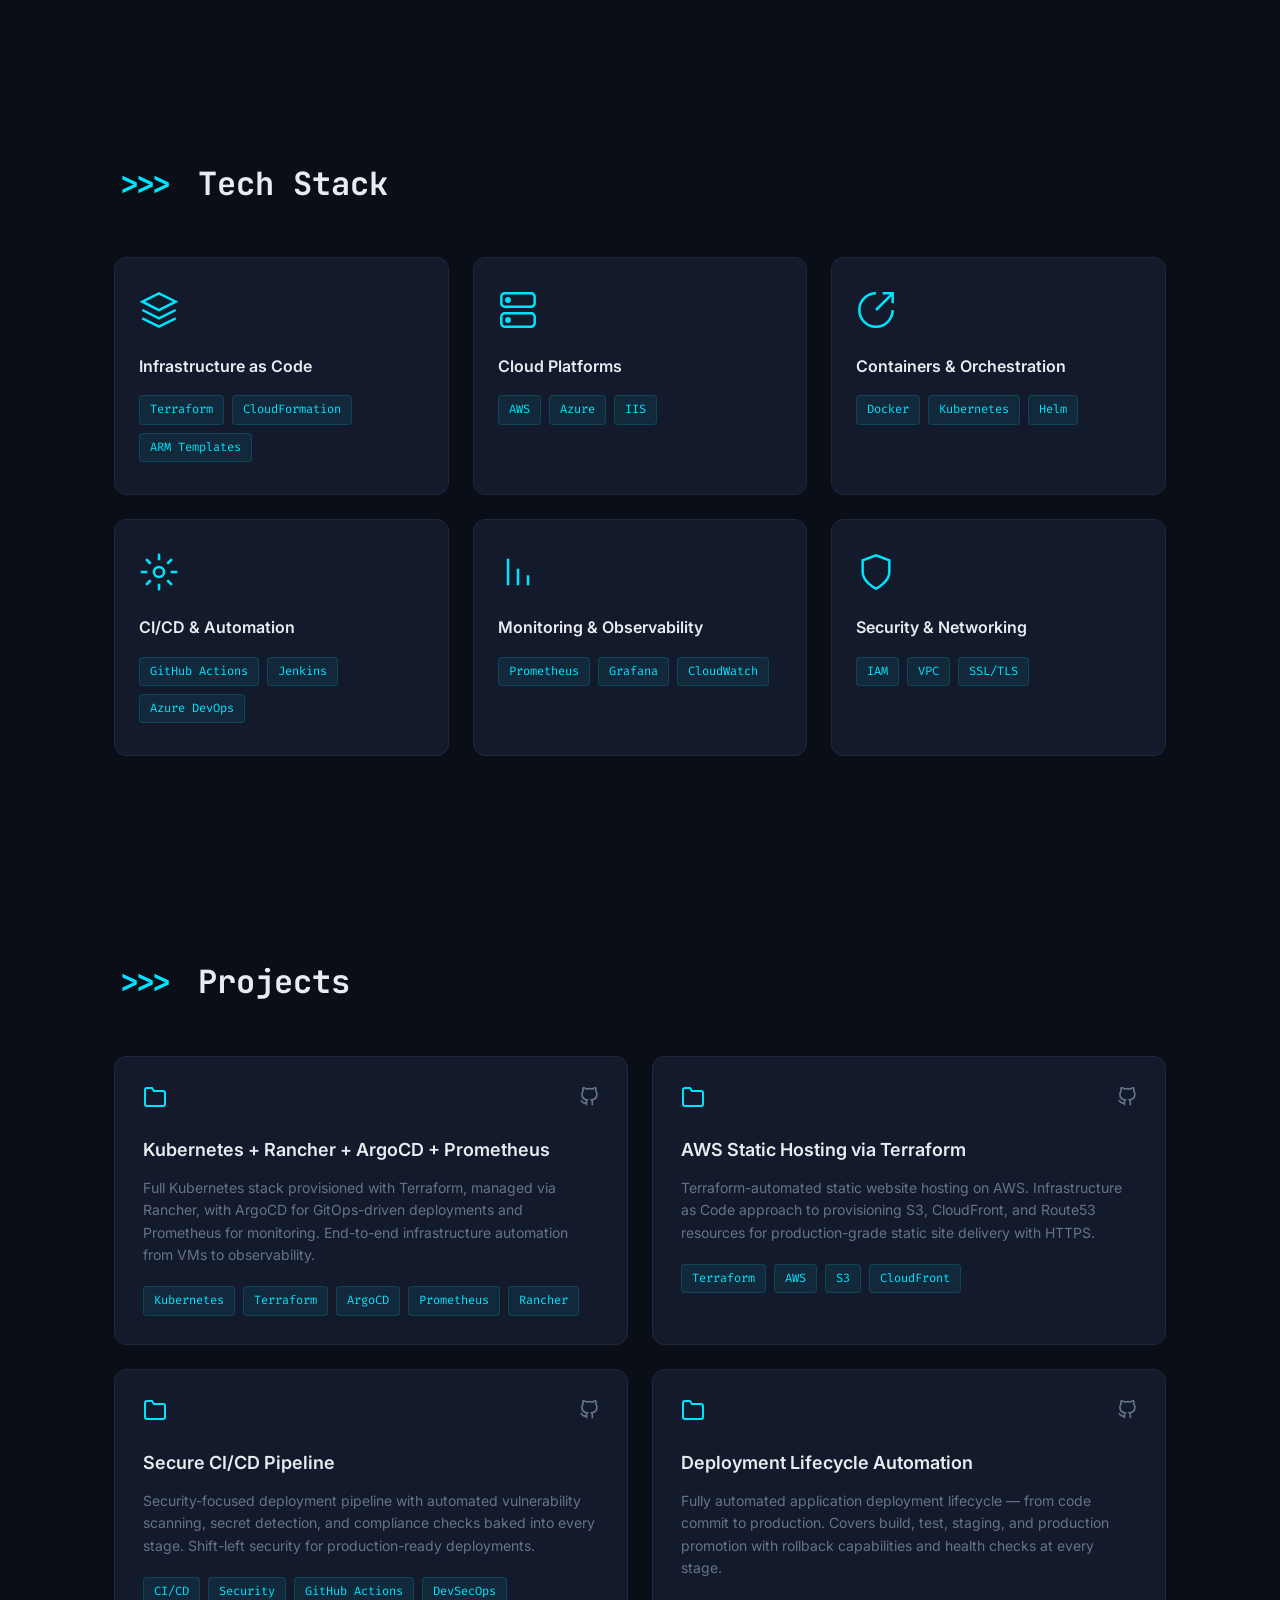
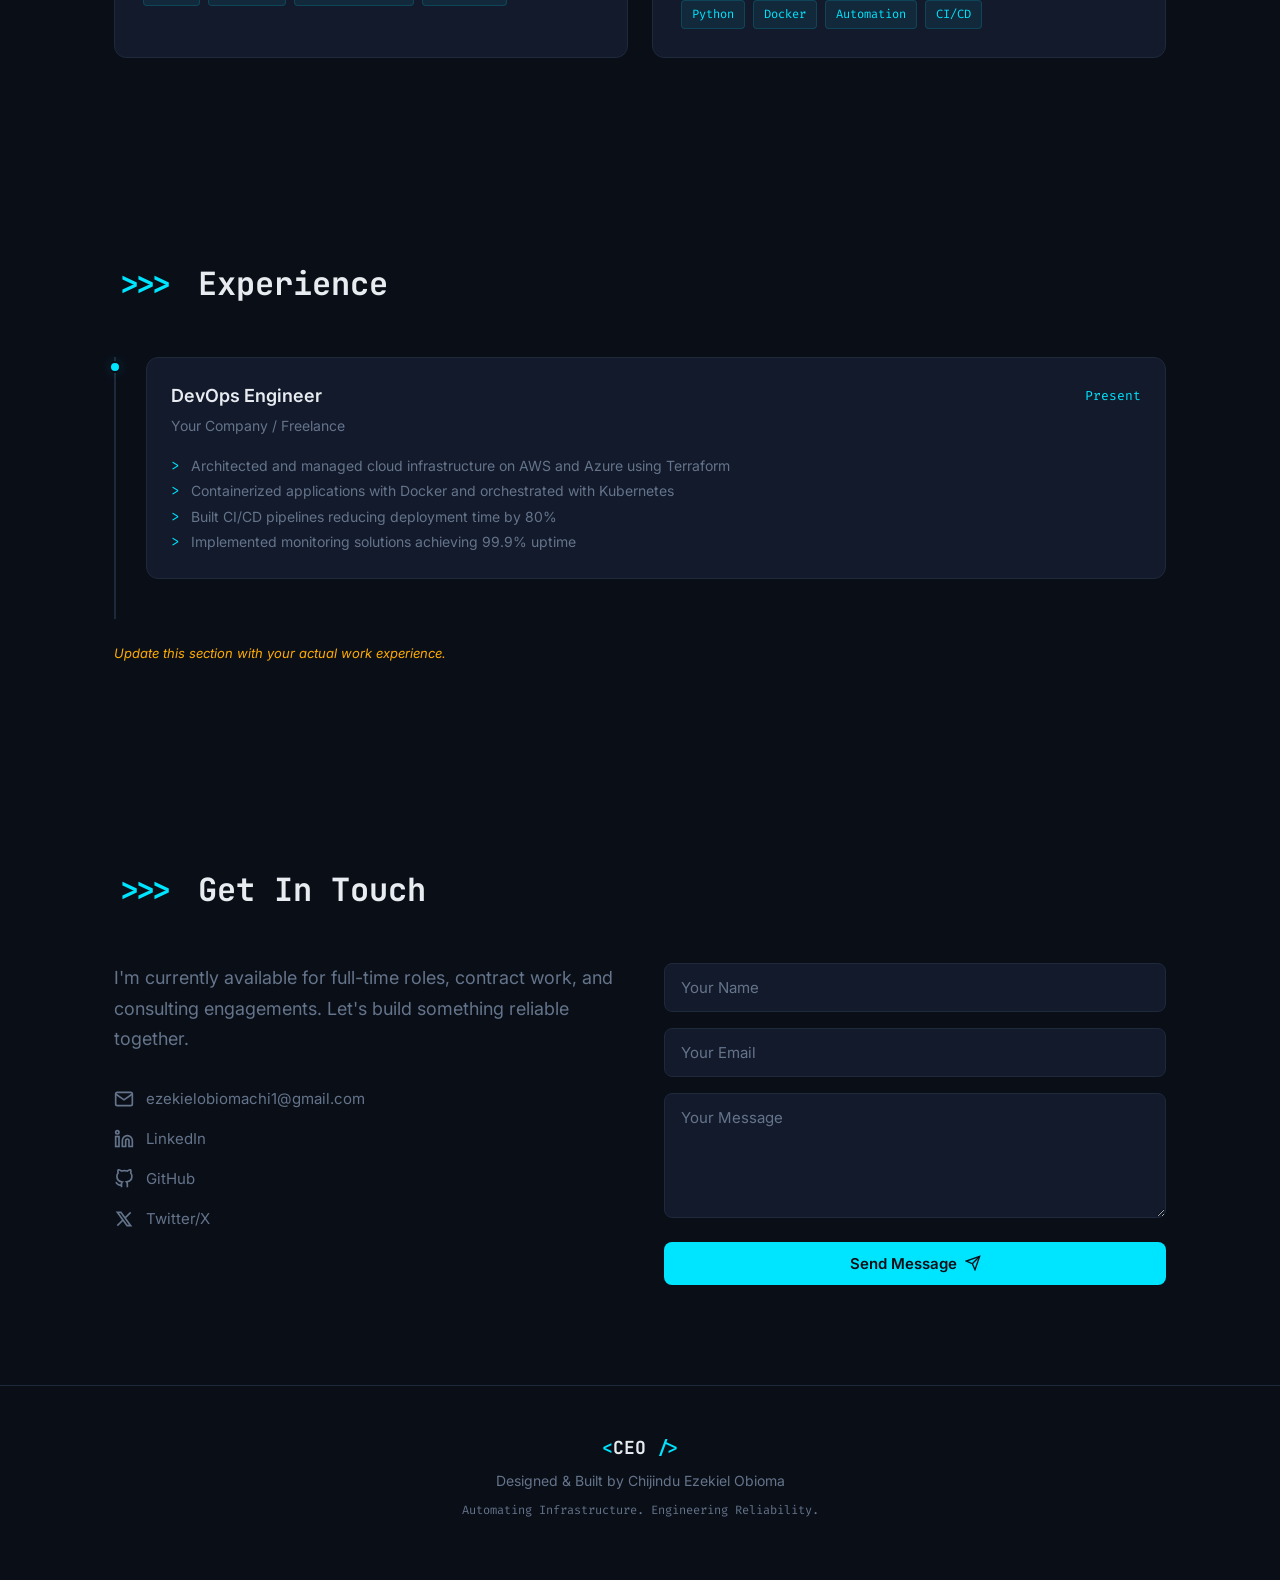
==== commit 91c7cb43: "Update portfolio with real projects and contact details - Replace placeholder projects with actual G" ====
--- a/portfolio/index.html
+++ b/portfolio/index.html
@@ -231,21 +231,19 @@
                             <svg width="24" height="24" viewBox="0 0 24 24" fill="none" stroke="#00E5FF" stroke-width="2"><path d="M22 19a2 2 0 0 1-2 2H4a2 2 0 0 1-2-2V5a2 2 0 0 1 2-2h5l2 3h9a2 2 0 0 1 2 2z"/></svg>
                         </span>
                         <div class="project-card__links">
-                            <a href="#" aria-label="GitHub" class="project-card__link">
+                            <a href="https://github.com/obikiel/kubernetes-Rancher-Vms-Argo-Cd-Terraform-and-prometheus" target="_blank" aria-label="GitHub" class="project-card__link">
                                 <svg width="20" height="20" viewBox="0 0 24 24" fill="none" stroke="currentColor" stroke-width="2"><path d="M9 19c-5 1.5-5-2.5-7-3m14 6v-3.87a3.37 3.37 0 0 0-.94-2.61c3.14-.35 6.44-1.54 6.44-7A5.44 5.44 0 0 0 20 4.77 5.07 5.07 0 0 0 19.91 1S18.73.65 16 2.48a13.38 13.38 0 0 0-7 0C6.27.65 5.09 1 5.09 1A5.07 5.07 0 0 0 5 4.77a5.44 5.44 0 0 0-1.5 3.78c0 5.42 3.3 6.61 6.44 7A3.37 3.37 0 0 0 9 18.13V22"/></svg>
                             </a>
-                            <a href="#" aria-label="External link" class="project-card__link">
-                                <svg width="20" height="20" viewBox="0 0 24 24" fill="none" stroke="currentColor" stroke-width="2"><path d="M18 13v6a2 2 0 0 1-2 2H5a2 2 0 0 1-2-2V8a2 2 0 0 1 2-2h6M15 3h6v6M10 14L21 3"/></svg>
-                            </a>
                         </div>
                     </div>
-                    <h3 class="project-card__title">Multi-Cloud Terraform Infrastructure</h3>
-                    <p class="project-card__description">Designed and deployed a multi-cloud infrastructure spanning AWS and Azure using Terraform modules. Automated provisioning of VPCs, subnets, security groups, and compute instances with state management via S3 backend.</p>
+                    <h3 class="project-card__title">Kubernetes + Rancher + ArgoCD + Prometheus</h3>
+                    <p class="project-card__description">Full Kubernetes stack provisioned with Terraform, managed via Rancher, with ArgoCD for GitOps-driven deployments and Prometheus for monitoring. End-to-end infrastructure automation from VMs to observability.</p>
                     <div class="project-card__tags">
+                        <span class="tag">Kubernetes</span>
                         <span class="tag">Terraform</span>
-                        <span class="tag">AWS</span>
-                        <span class="tag">Azure</span>
-                        <span class="tag">S3</span>
+                        <span class="tag">ArgoCD</span>
+                        <span class="tag">Prometheus</span>
+                        <span class="tag">Rancher</span>
                     </div>
                 </article>
 
@@ -255,21 +253,18 @@
                             <svg width="24" height="24" viewBox="0 0 24 24" fill="none" stroke="#00E5FF" stroke-width="2"><path d="M22 19a2 2 0 0 1-2 2H4a2 2 0 0 1-2-2V5a2 2 0 0 1 2-2h5l2 3h9a2 2 0 0 1 2 2z"/></svg>
                         </span>
                         <div class="project-card__links">
-                            <a href="#" aria-label="GitHub" class="project-card__link">
+                            <a href="https://github.com/obikiel/hosting-a-static-website-in-AWS-using-Terraform" target="_blank" aria-label="GitHub" class="project-card__link">
                                 <svg width="20" height="20" viewBox="0 0 24 24" fill="none" stroke="currentColor" stroke-width="2"><path d="M9 19c-5 1.5-5-2.5-7-3m14 6v-3.87a3.37 3.37 0 0 0-.94-2.61c3.14-.35 6.44-1.54 6.44-7A5.44 5.44 0 0 0 20 4.77 5.07 5.07 0 0 0 19.91 1S18.73.65 16 2.48a13.38 13.38 0 0 0-7 0C6.27.65 5.09 1 5.09 1A5.07 5.07 0 0 0 5 4.77a5.44 5.44 0 0 0-1.5 3.78c0 5.42 3.3 6.61 6.44 7A3.37 3.37 0 0 0 9 18.13V22"/></svg>
                             </a>
-                            <a href="#" aria-label="External link" class="project-card__link">
-                                <svg width="20" height="20" viewBox="0 0 24 24" fill="none" stroke="currentColor" stroke-width="2"><path d="M18 13v6a2 2 0 0 1-2 2H5a2 2 0 0 1-2-2V8a2 2 0 0 1 2-2h6M15 3h6v6M10 14L21 3"/></svg>
-                            </a>
                         </div>
                     </div>
-                    <h3 class="project-card__title">Kubernetes CI/CD Pipeline</h3>
-                    <p class="project-card__description">Built an end-to-end CI/CD pipeline using GitHub Actions that builds Docker images, runs tests, and deploys to a Kubernetes cluster with zero-downtime rolling updates. Reduced deployment time by 80%.</p>
+                    <h3 class="project-card__title">AWS Static Hosting via Terraform</h3>
+                    <p class="project-card__description">Terraform-automated static website hosting on AWS. Infrastructure as Code approach to provisioning S3, CloudFront, and Route53 resources for production-grade static site delivery with HTTPS.</p>
                     <div class="project-card__tags">
-                        <span class="tag">Kubernetes</span>
-                        <span class="tag">Docker</span>
-                        <span class="tag">GitHub Actions</span>
-                        <span class="tag">Helm</span>
+                        <span class="tag">Terraform</span>
+                        <span class="tag">AWS</span>
+                        <span class="tag">S3</span>
+                        <span class="tag">CloudFront</span>
                     </div>
                 </article>
 
@@ -279,21 +274,18 @@
                             <svg width="24" height="24" viewBox="0 0 24 24" fill="none" stroke="#00E5FF" stroke-width="2"><path d="M22 19a2 2 0 0 1-2 2H4a2 2 0 0 1-2-2V5a2 2 0 0 1 2-2h5l2 3h9a2 2 0 0 1 2 2z"/></svg>
                         </span>
                         <div class="project-card__links">
-                            <a href="#" aria-label="GitHub" class="project-card__link">
+                            <a href="https://github.com/obikiel/secure-pipeline" target="_blank" aria-label="GitHub" class="project-card__link">
                                 <svg width="20" height="20" viewBox="0 0 24 24" fill="none" stroke="currentColor" stroke-width="2"><path d="M9 19c-5 1.5-5-2.5-7-3m14 6v-3.87a3.37 3.37 0 0 0-.94-2.61c3.14-.35 6.44-1.54 6.44-7A5.44 5.44 0 0 0 20 4.77 5.07 5.07 0 0 0 19.91 1S18.73.65 16 2.48a13.38 13.38 0 0 0-7 0C6.27.65 5.09 1 5.09 1A5.07 5.07 0 0 0 5 4.77a5.44 5.44 0 0 0-1.5 3.78c0 5.42 3.3 6.61 6.44 7A3.37 3.37 0 0 0 9 18.13V22"/></svg>
                             </a>
-                            <a href="#" aria-label="External link" class="project-card__link">
-                                <svg width="20" height="20" viewBox="0 0 24 24" fill="none" stroke="currentColor" stroke-width="2"><path d="M18 13v6a2 2 0 0 1-2 2H5a2 2 0 0 1-2-2V8a2 2 0 0 1 2-2h6M15 3h6v6M10 14L21 3"/></svg>
-                            </a>
                         </div>
                     </div>
-                    <h3 class="project-card__title">IIS Windows Server Automation</h3>
-                    <p class="project-card__description">Automated IIS web server provisioning and configuration on Azure Windows VMs using PowerShell DSC and Terraform. Includes SSL certificate management, application pool configuration, and health monitoring.</p>
+                    <h3 class="project-card__title">Secure CI/CD Pipeline</h3>
+                    <p class="project-card__description">Security-focused deployment pipeline with automated vulnerability scanning, secret detection, and compliance checks baked into every stage. Shift-left security for production-ready deployments.</p>
                     <div class="project-card__tags">
-                        <span class="tag">IIS</span>
-                        <span class="tag">Azure</span>
-                        <span class="tag">PowerShell</span>
-                        <span class="tag">Terraform</span>
+                        <span class="tag">CI/CD</span>
+                        <span class="tag">Security</span>
+                        <span class="tag">GitHub Actions</span>
+                        <span class="tag">DevSecOps</span>
                     </div>
                 </article>
 
@@ -303,21 +295,18 @@
                             <svg width="24" height="24" viewBox="0 0 24 24" fill="none" stroke="#00E5FF" stroke-width="2"><path d="M22 19a2 2 0 0 1-2 2H4a2 2 0 0 1-2-2V5a2 2 0 0 1 2-2h5l2 3h9a2 2 0 0 1 2 2z"/></svg>
                         </span>
                         <div class="project-card__links">
-                            <a href="#" aria-label="GitHub" class="project-card__link">
+                            <a href="https://github.com/obikiel/deployment-lifecycle-of-my-app-automated-" target="_blank" aria-label="GitHub" class="project-card__link">
                                 <svg width="20" height="20" viewBox="0 0 24 24" fill="none" stroke="currentColor" stroke-width="2"><path d="M9 19c-5 1.5-5-2.5-7-3m14 6v-3.87a3.37 3.37 0 0 0-.94-2.61c3.14-.35 6.44-1.54 6.44-7A5.44 5.44 0 0 0 20 4.77 5.07 5.07 0 0 0 19.91 1S18.73.65 16 2.48a13.38 13.38 0 0 0-7 0C6.27.65 5.09 1 5.09 1A5.07 5.07 0 0 0 5 4.77a5.44 5.44 0 0 0-1.5 3.78c0 5.42 3.3 6.61 6.44 7A3.37 3.37 0 0 0 9 18.13V22"/></svg>
                             </a>
-                            <a href="#" aria-label="External link" class="project-card__link">
-                                <svg width="20" height="20" viewBox="0 0 24 24" fill="none" stroke="currentColor" stroke-width="2"><path d="M18 13v6a2 2 0 0 1-2 2H5a2 2 0 0 1-2-2V8a2 2 0 0 1 2-2h6M15 3h6v6M10 14L21 3"/></svg>
-                            </a>
                         </div>
                     </div>
-                    <h3 class="project-card__title">Monitoring & Alerting Stack</h3>
-                    <p class="project-card__description">Deployed a full observability stack with Prometheus, Grafana, and Alertmanager on Kubernetes. Custom dashboards track application performance, infrastructure health, and SLO compliance with PagerDuty integration.</p>
+                    <h3 class="project-card__title">Deployment Lifecycle Automation</h3>
+                    <p class="project-card__description">Fully automated application deployment lifecycle — from code commit to production. Covers build, test, staging, and production promotion with rollback capabilities and health checks at every stage.</p>
                     <div class="project-card__tags">
-                        <span class="tag">Prometheus</span>
-                        <span class="tag">Grafana</span>
-                        <span class="tag">Kubernetes</span>
-                        <span class="tag">PagerDuty</span>
+                        <span class="tag">Python</span>
+                        <span class="tag">Docker</span>
+                        <span class="tag">Automation</span>
+                        <span class="tag">CI/CD</span>
                     </div>
                 </article>
             </div>
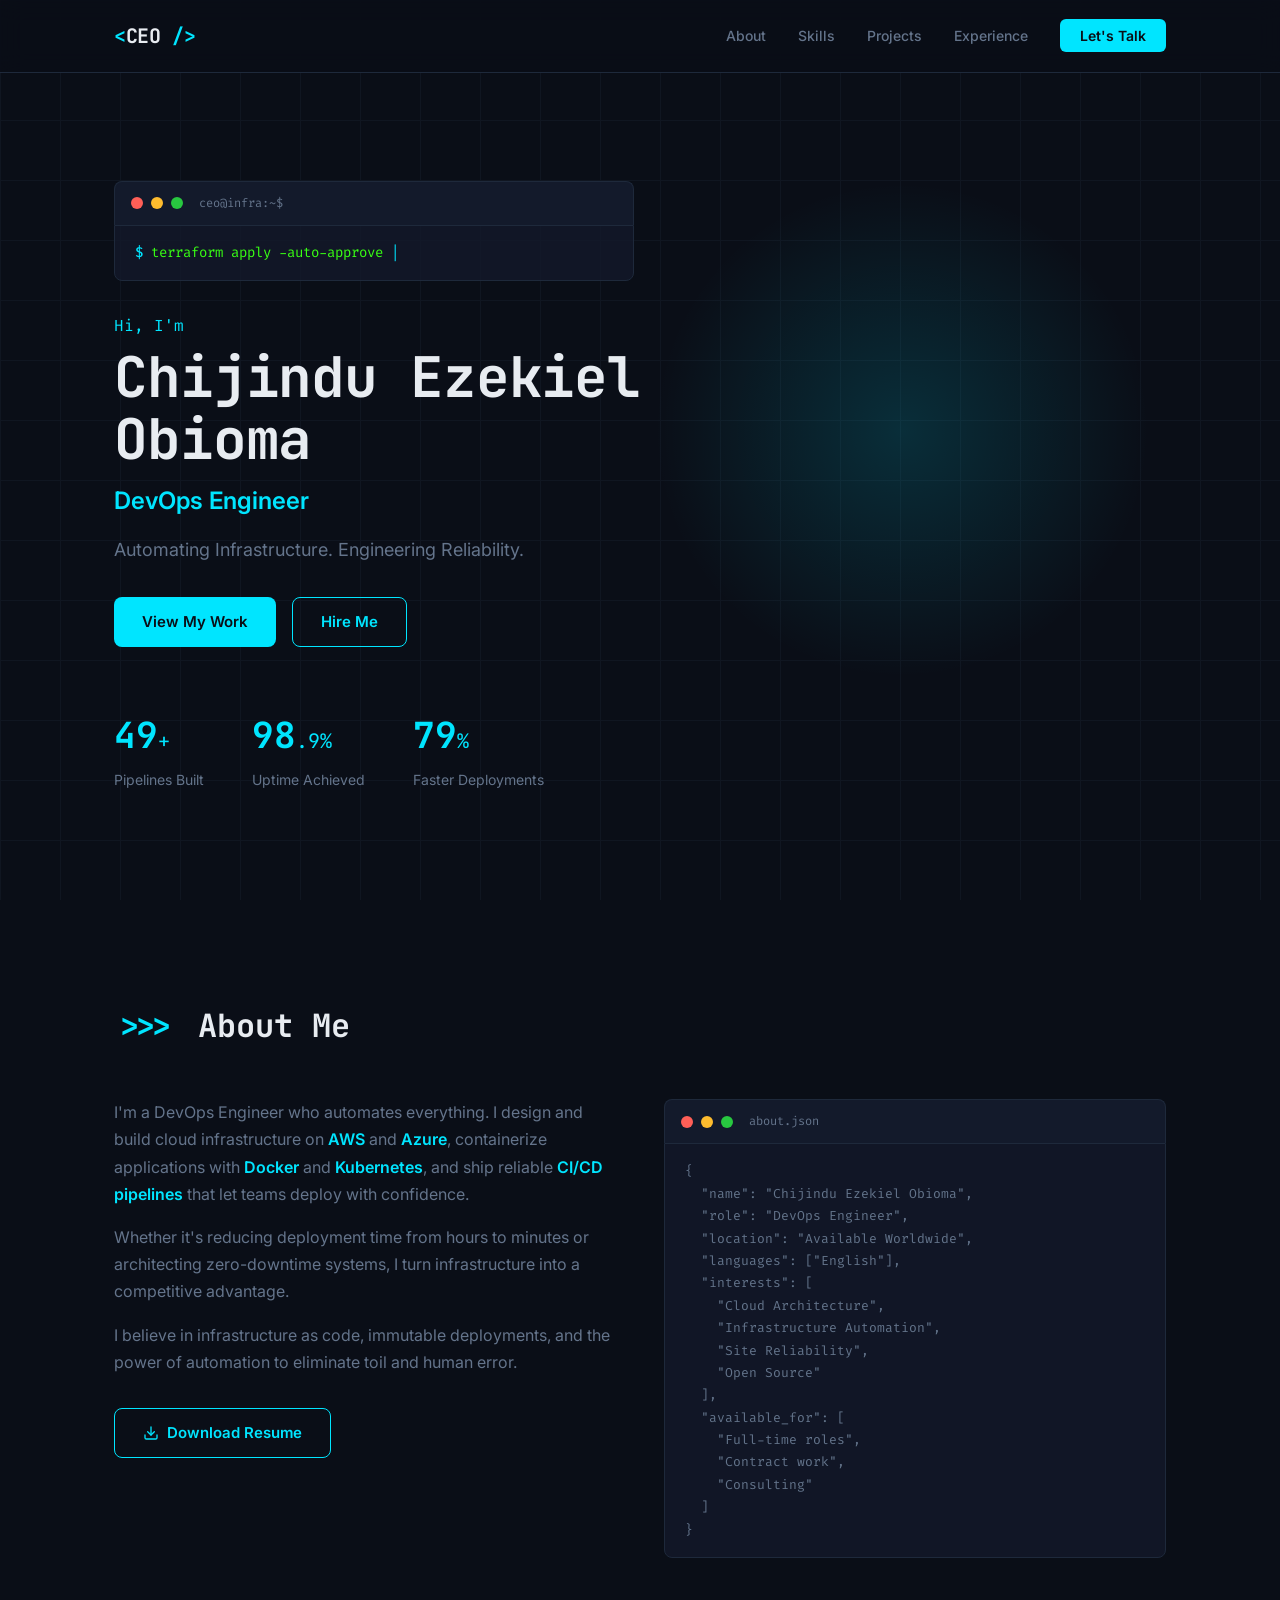
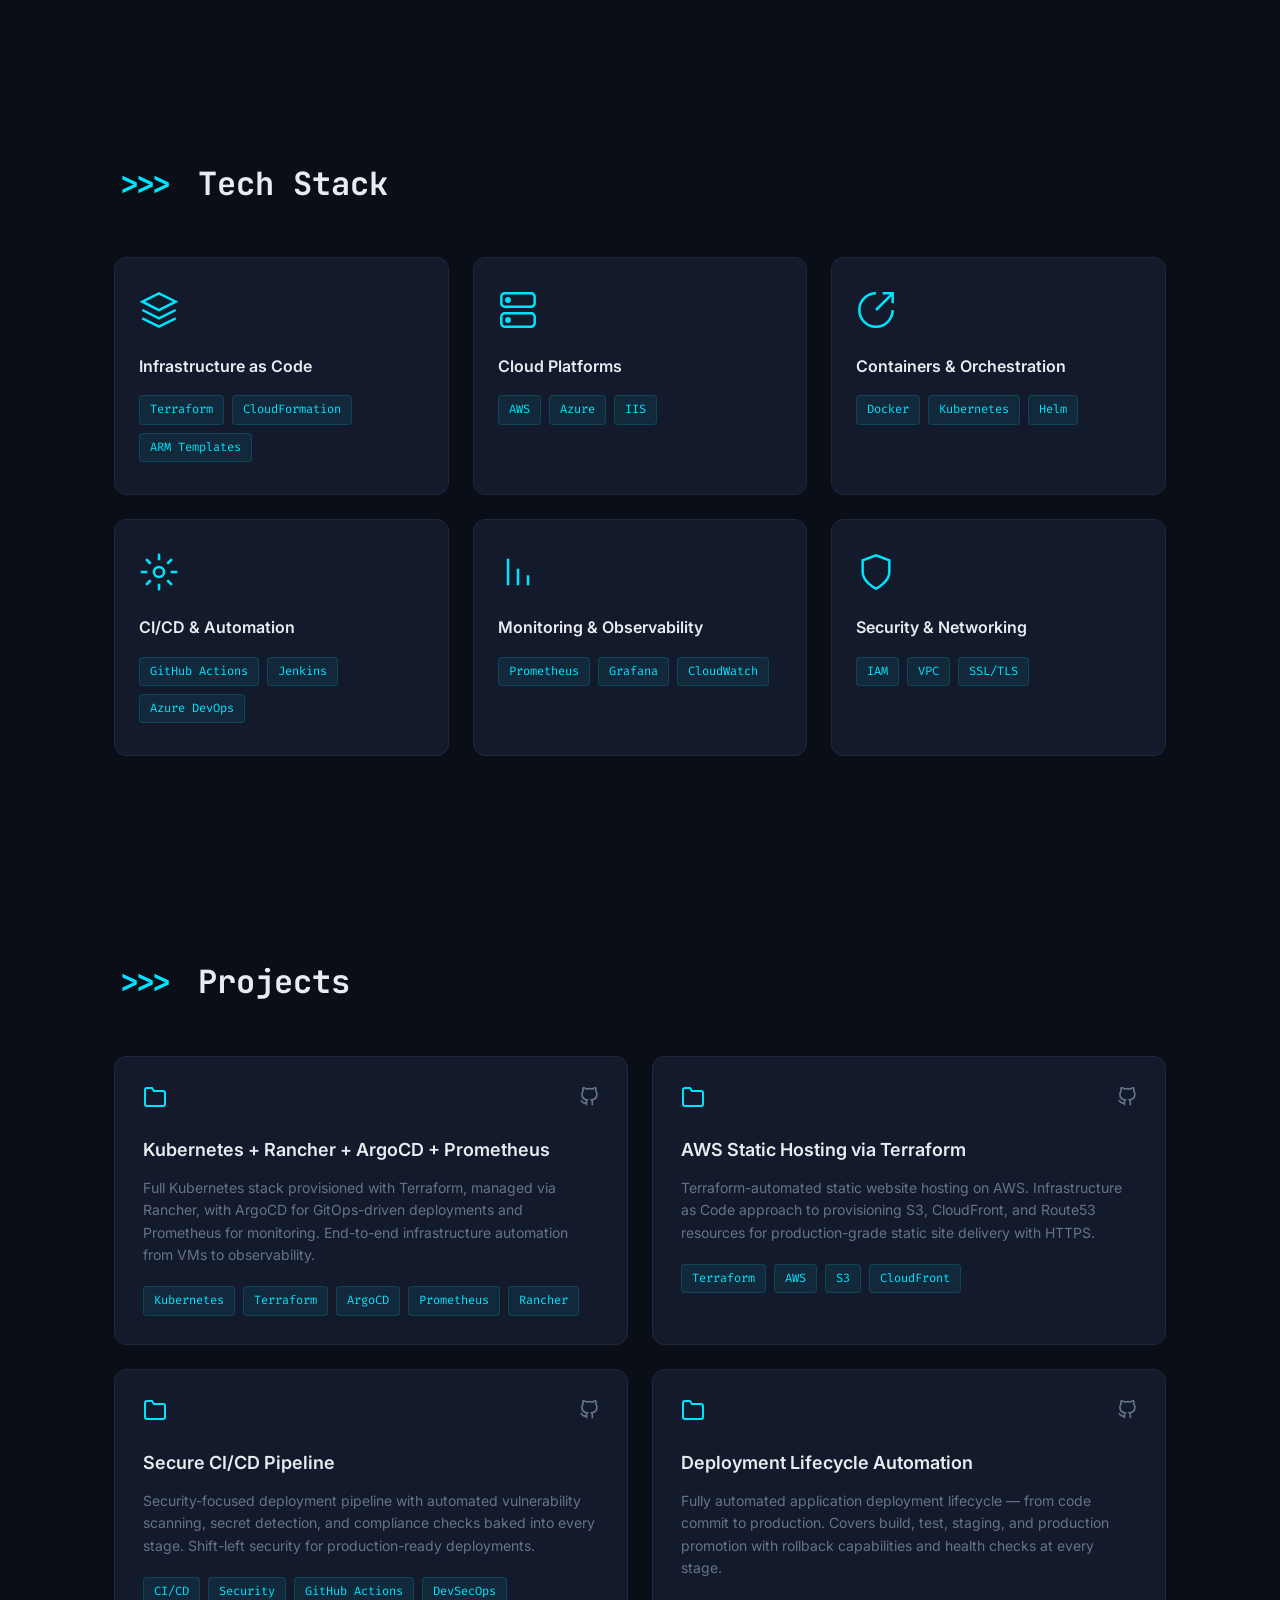
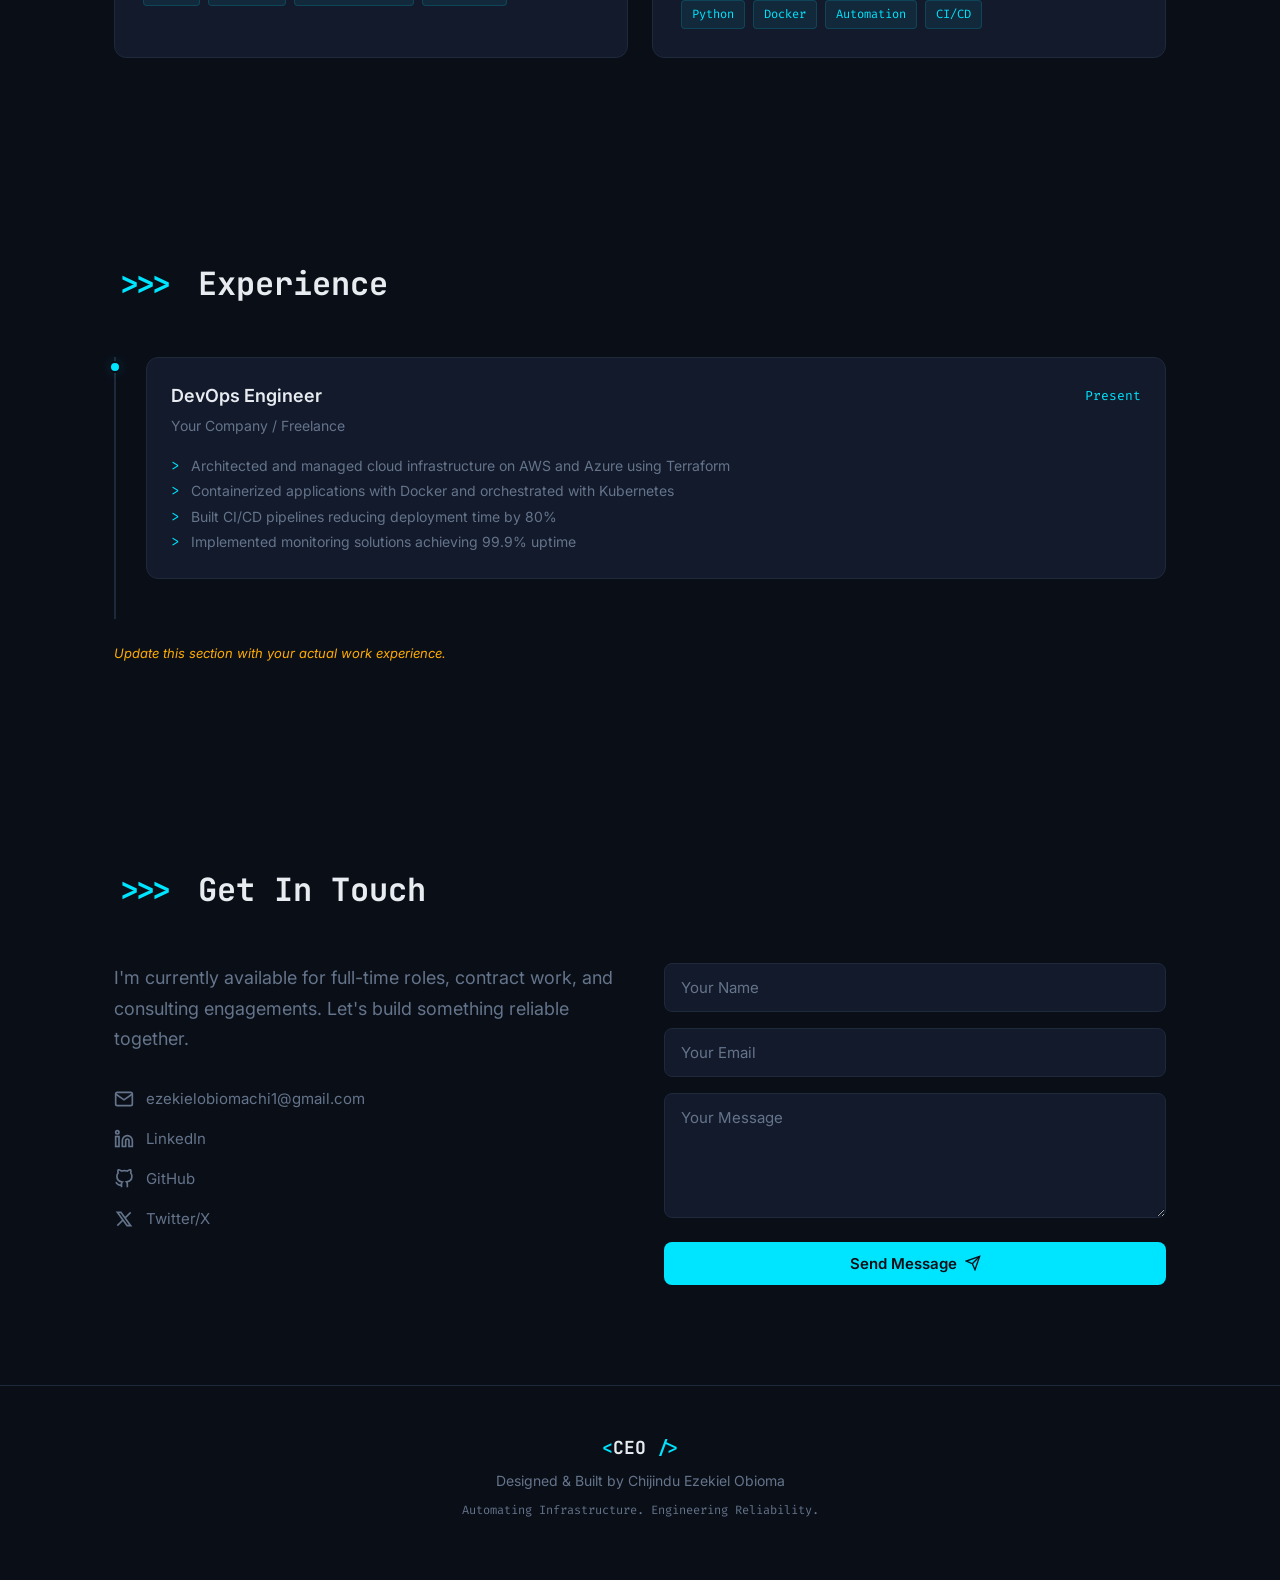
==== commit 1067933b: "Wire up contact form to Web3Forms for real message delivery Replaces mailto: handler with Web3Forms " ====
--- a/portfolio/index.html
+++ b/portfolio/index.html
@@ -370,16 +370,21 @@
                         </a>
                     </div>
                 </div>
-                <form class="contact__form" id="contactForm">
+                <form class="contact__form" id="contactForm" action="https://api.web3forms.com/submit" method="POST">
+                    <input type="hidden" name="access_key" value="df143deb-ceff-4b98-b060-46b6c71c1753">
+                    <input type="hidden" name="subject" value="New message from your portfolio site">
+                    <input type="hidden" name="from_name" value="Portfolio Contact Form">
+                    <input type="checkbox" name="botcheck" class="hidden" style="display: none;">
                     <div class="form__group">
-                        <input type="text" id="name" name="name" placeholder="Your Name" required>
+                        <input type="text" name="name" placeholder="Your Name" required>
                     </div>
                     <div class="form__group">
-                        <input type="email" id="email" name="email" placeholder="Your Email" required>
+                        <input type="email" name="email" placeholder="Your Email" required>
                     </div>
                     <div class="form__group">
-                        <textarea id="message" name="message" placeholder="Your Message" rows="5" required></textarea>
-                    </div>
+                        <textarea name="message" placeholder="Your Message" rows="5" required></textarea>
+                    </div>
+                    <input type="hidden" name="redirect" value="https://web3forms.com/success">
                     <button type="submit" class="btn btn--primary btn--full">
                         Send Message
                         <svg width="16" height="16" viewBox="0 0 24 24" fill="none" stroke="currentColor" stroke-width="2"><line x1="22" y1="2" x2="11" y2="13"/><polygon points="22 2 15 22 11 13 2 9 22 2"/></svg>
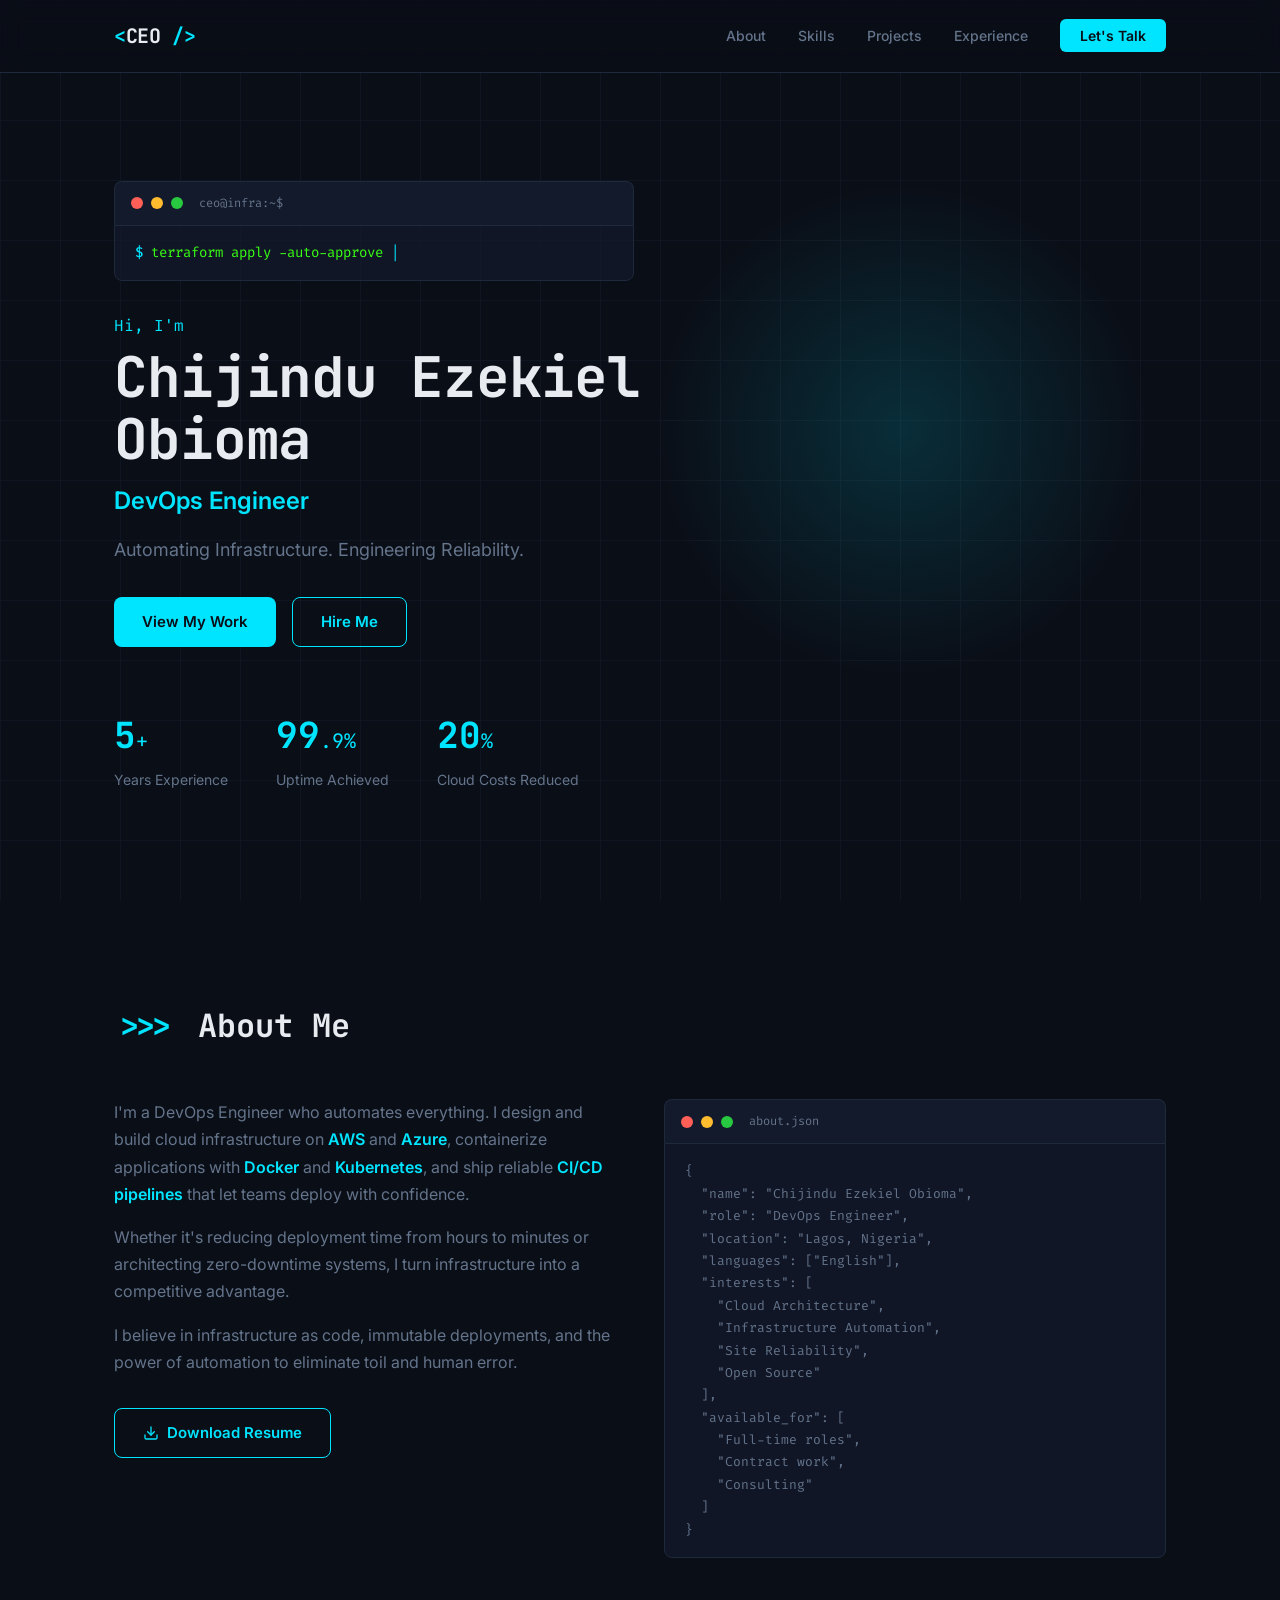
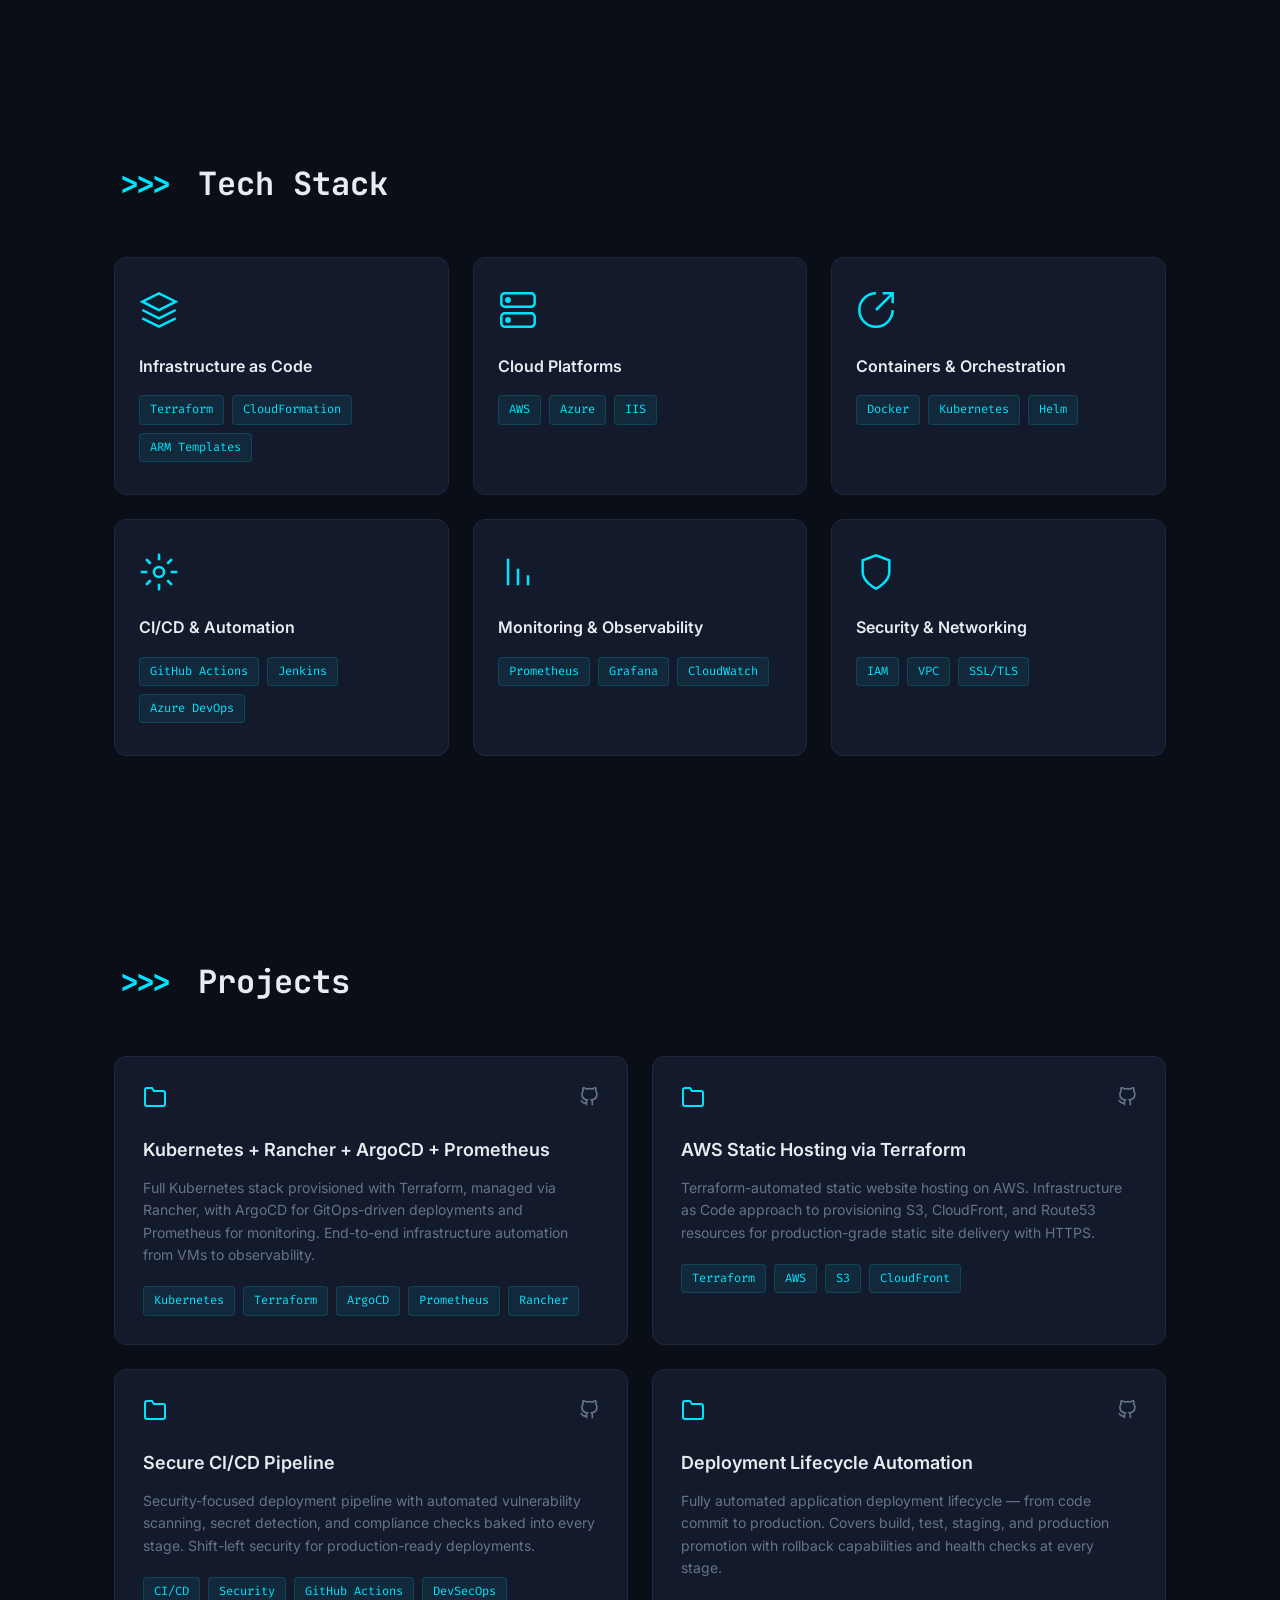
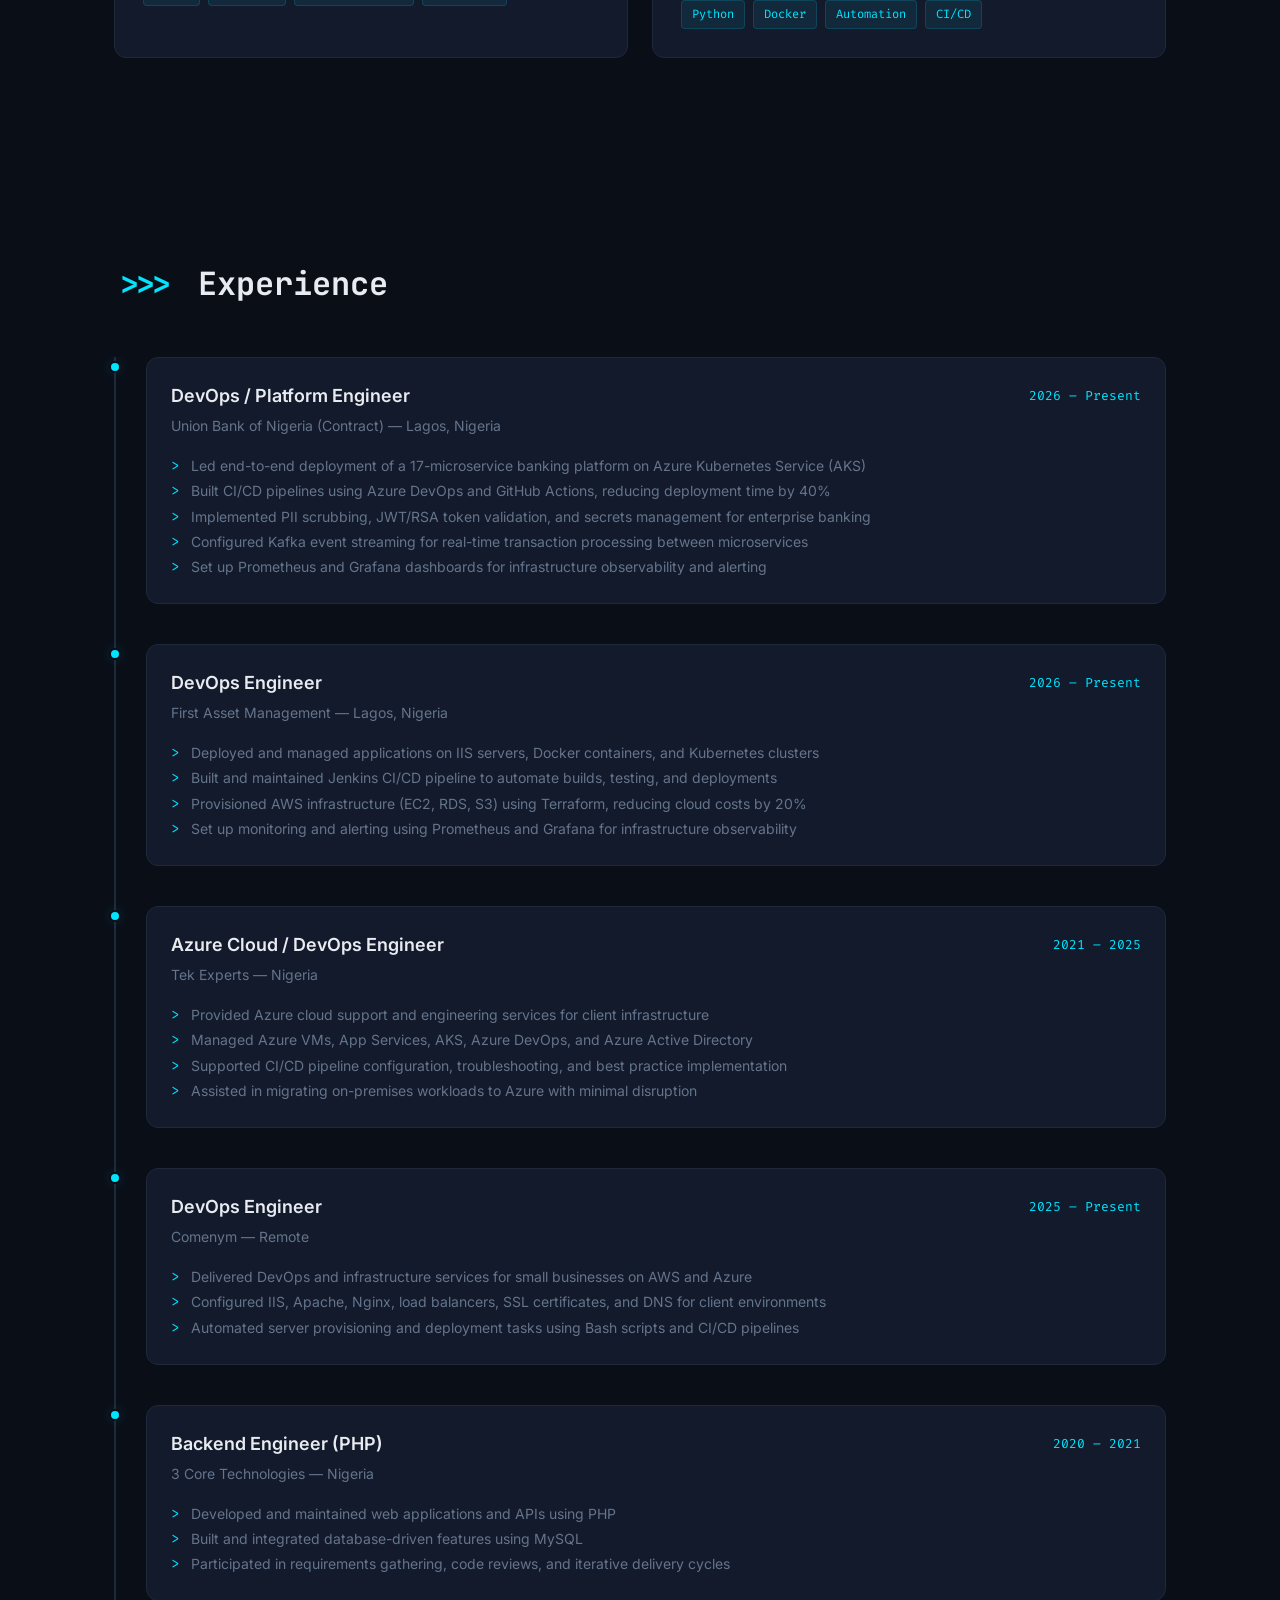
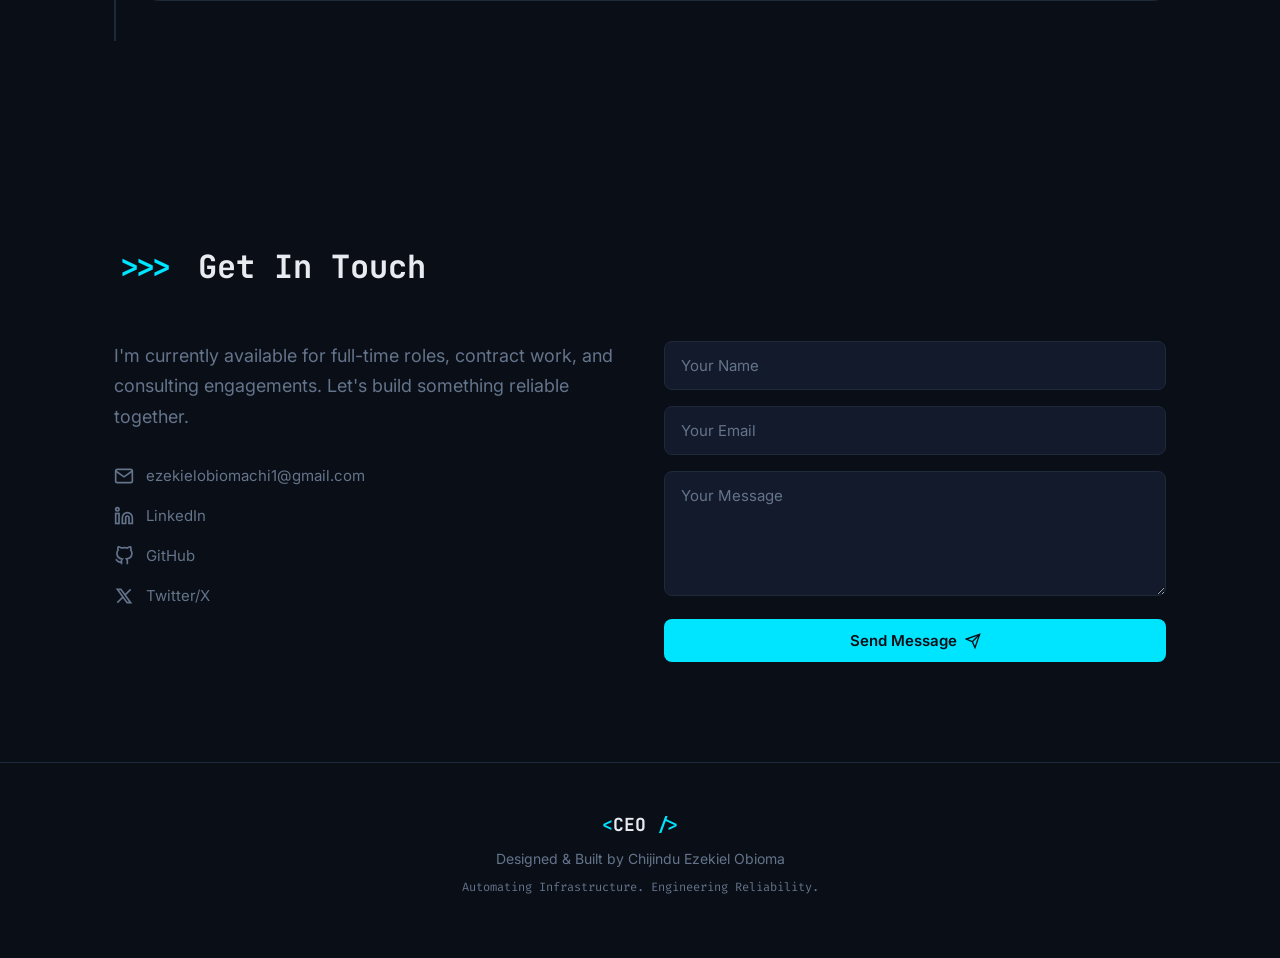
==== commit a913c593: "Populate experience section with real CV data - Union Bank of Nigeria (17-microservice banking platf" ====
--- a/portfolio/index.html
+++ b/portfolio/index.html
@@ -74,16 +74,16 @@
             </div>
             <div class="hero__stats">
                 <div class="stat">
-                    <span class="stat__number" data-count="50">0</span><span class="stat__suffix">+</span>
-                    <span class="stat__label">Pipelines Built</span>
+                    <span class="stat__number" data-count="5">0</span><span class="stat__suffix">+</span>
+                    <span class="stat__label">Years Experience</span>
                 </div>
                 <div class="stat">
                     <span class="stat__number" data-count="99">0</span><span class="stat__suffix">.9%</span>
                     <span class="stat__label">Uptime Achieved</span>
                 </div>
                 <div class="stat">
-                    <span class="stat__number" data-count="80">0</span><span class="stat__suffix">%</span>
-                    <span class="stat__label">Faster Deployments</span>
+                    <span class="stat__number" data-count="20">0</span><span class="stat__suffix">%</span>
+                    <span class="stat__label">Cloud Costs Reduced</span>
                 </div>
             </div>
         </div>
@@ -116,7 +116,7 @@
 <pre><code>{
   "name": "Chijindu Ezekiel Obioma",
   "role": "DevOps Engineer",
-  "location": "Available Worldwide",
+  "location": "Lagos, Nigeria",
   "languages": ["English"],
   "interests": [
     "Cloud Architecture",
@@ -324,21 +324,86 @@
                     <div class="timeline__marker"></div>
                     <div class="timeline__content">
                         <div class="timeline__header">
+                            <h3>DevOps / Platform Engineer</h3>
+                            <span class="timeline__period">2026 – Present</span>
+                        </div>
+                        <p class="timeline__company">Union Bank of Nigeria (Contract) — Lagos, Nigeria</p>
+                        <ul class="timeline__details">
+                            <li>Led end-to-end deployment of a 17-microservice banking platform on Azure Kubernetes Service (AKS)</li>
+                            <li>Built CI/CD pipelines using Azure DevOps and GitHub Actions, reducing deployment time by 40%</li>
+                            <li>Implemented PII scrubbing, JWT/RSA token validation, and secrets management for enterprise banking</li>
+                            <li>Configured Kafka event streaming for real-time transaction processing between microservices</li>
+                            <li>Set up Prometheus and Grafana dashboards for infrastructure observability and alerting</li>
+                        </ul>
+                    </div>
+                </div>
+
+                <div class="timeline__item">
+                    <div class="timeline__marker"></div>
+                    <div class="timeline__content">
+                        <div class="timeline__header">
                             <h3>DevOps Engineer</h3>
-                            <span class="timeline__period">Present</span>
-                        </div>
-                        <p class="timeline__company">Your Company / Freelance</p>
+                            <span class="timeline__period">2026 – Present</span>
+                        </div>
+                        <p class="timeline__company">First Asset Management — Lagos, Nigeria</p>
                         <ul class="timeline__details">
-                            <li>Architected and managed cloud infrastructure on AWS and Azure using Terraform</li>
-                            <li>Containerized applications with Docker and orchestrated with Kubernetes</li>
-                            <li>Built CI/CD pipelines reducing deployment time by 80%</li>
-                            <li>Implemented monitoring solutions achieving 99.9% uptime</li>
+                            <li>Deployed and managed applications on IIS servers, Docker containers, and Kubernetes clusters</li>
+                            <li>Built and maintained Jenkins CI/CD pipeline to automate builds, testing, and deployments</li>
+                            <li>Provisioned AWS infrastructure (EC2, RDS, S3) using Terraform, reducing cloud costs by 20%</li>
+                            <li>Set up monitoring and alerting using Prometheus and Grafana for infrastructure observability</li>
                         </ul>
                     </div>
                 </div>
-                <!-- Add more timeline items as needed -->
-            </div>
-            <p class="experience__note">Update this section with your actual work experience.</p>
+
+                <div class="timeline__item">
+                    <div class="timeline__marker"></div>
+                    <div class="timeline__content">
+                        <div class="timeline__header">
+                            <h3>Azure Cloud / DevOps Engineer</h3>
+                            <span class="timeline__period">2021 – 2025</span>
+                        </div>
+                        <p class="timeline__company">Tek Experts — Nigeria</p>
+                        <ul class="timeline__details">
+                            <li>Provided Azure cloud support and engineering services for client infrastructure</li>
+                            <li>Managed Azure VMs, App Services, AKS, Azure DevOps, and Azure Active Directory</li>
+                            <li>Supported CI/CD pipeline configuration, troubleshooting, and best practice implementation</li>
+                            <li>Assisted in migrating on-premises workloads to Azure with minimal disruption</li>
+                        </ul>
+                    </div>
+                </div>
+
+                <div class="timeline__item">
+                    <div class="timeline__marker"></div>
+                    <div class="timeline__content">
+                        <div class="timeline__header">
+                            <h3>DevOps Engineer</h3>
+                            <span class="timeline__period">2025 – Present</span>
+                        </div>
+                        <p class="timeline__company">Comenym — Remote</p>
+                        <ul class="timeline__details">
+                            <li>Delivered DevOps and infrastructure services for small businesses on AWS and Azure</li>
+                            <li>Configured IIS, Apache, Nginx, load balancers, SSL certificates, and DNS for client environments</li>
+                            <li>Automated server provisioning and deployment tasks using Bash scripts and CI/CD pipelines</li>
+                        </ul>
+                    </div>
+                </div>
+
+                <div class="timeline__item">
+                    <div class="timeline__marker"></div>
+                    <div class="timeline__content">
+                        <div class="timeline__header">
+                            <h3>Backend Engineer (PHP)</h3>
+                            <span class="timeline__period">2020 – 2021</span>
+                        </div>
+                        <p class="timeline__company">3 Core Technologies — Nigeria</p>
+                        <ul class="timeline__details">
+                            <li>Developed and maintained web applications and APIs using PHP</li>
+                            <li>Built and integrated database-driven features using MySQL</li>
+                            <li>Participated in requirements gathering, code reviews, and iterative delivery cycles</li>
+                        </ul>
+                    </div>
+                </div>
+            </div>
         </div>
     </section>
 
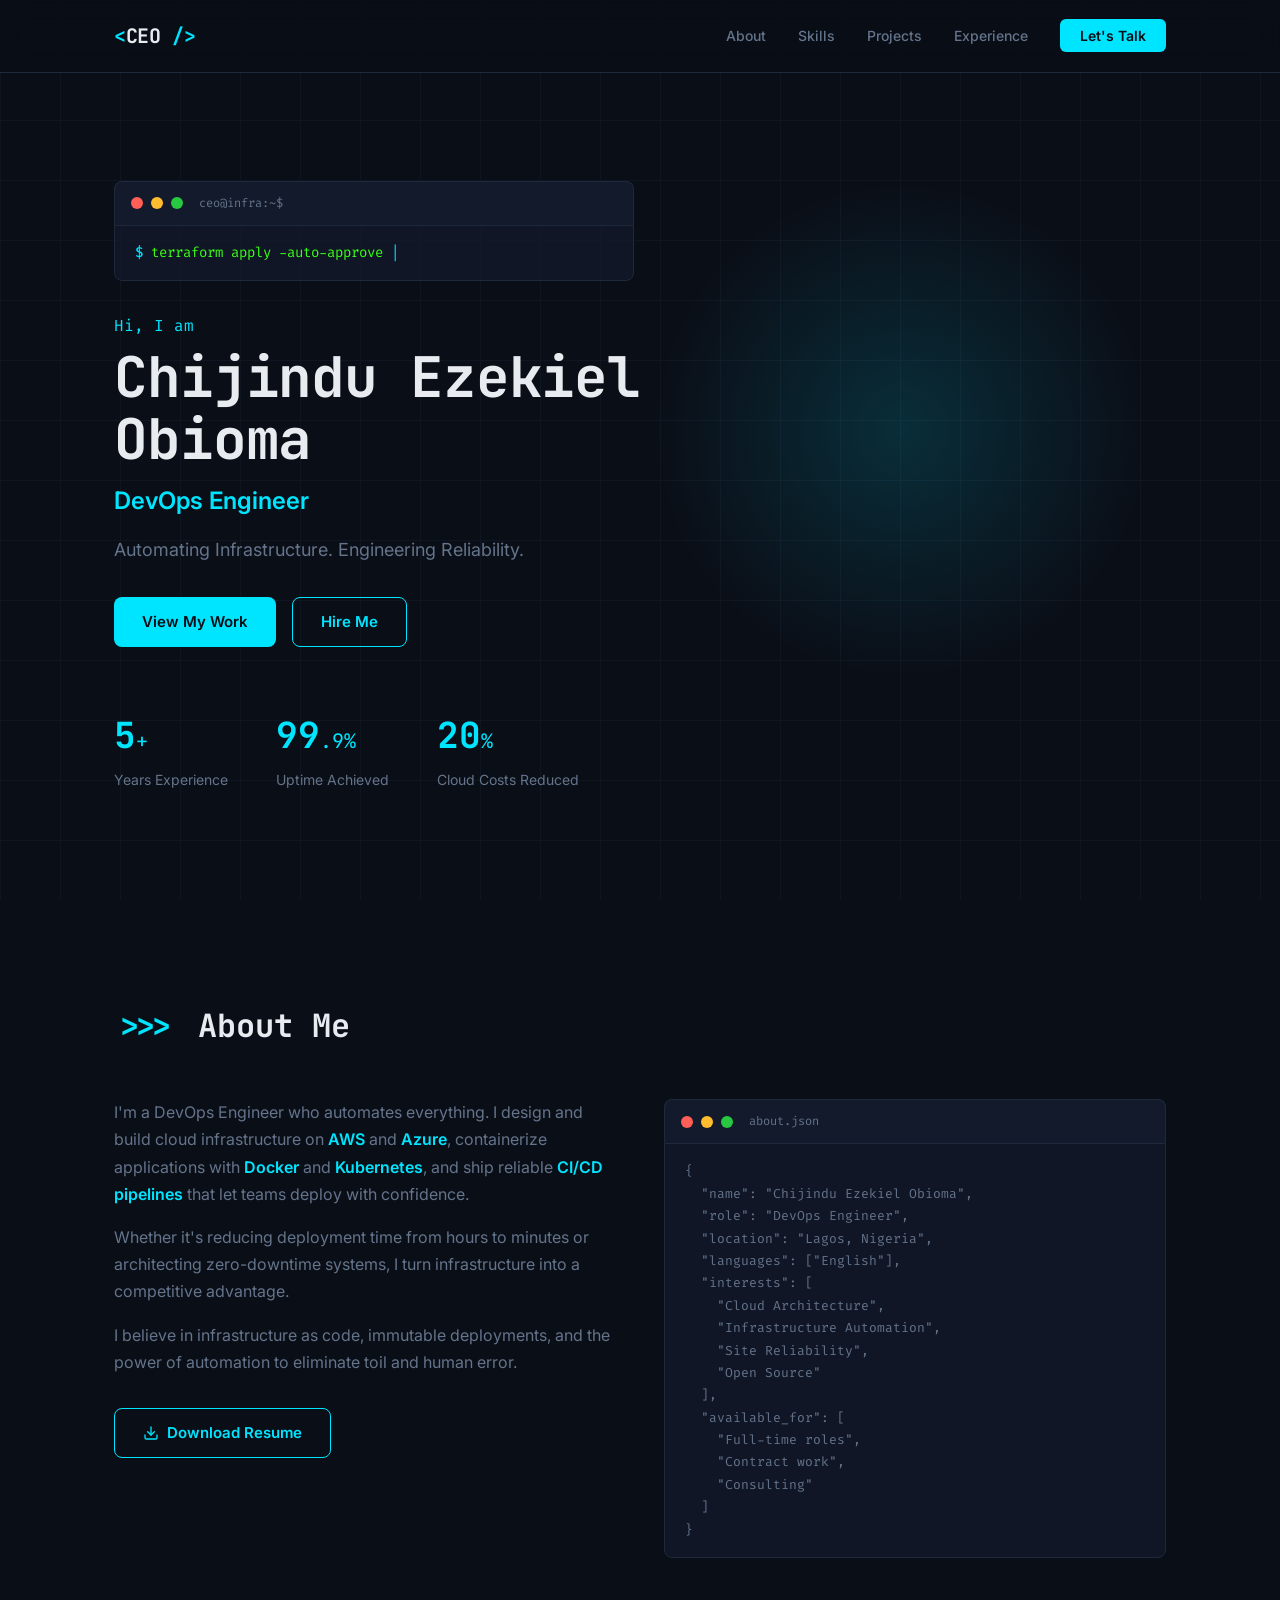
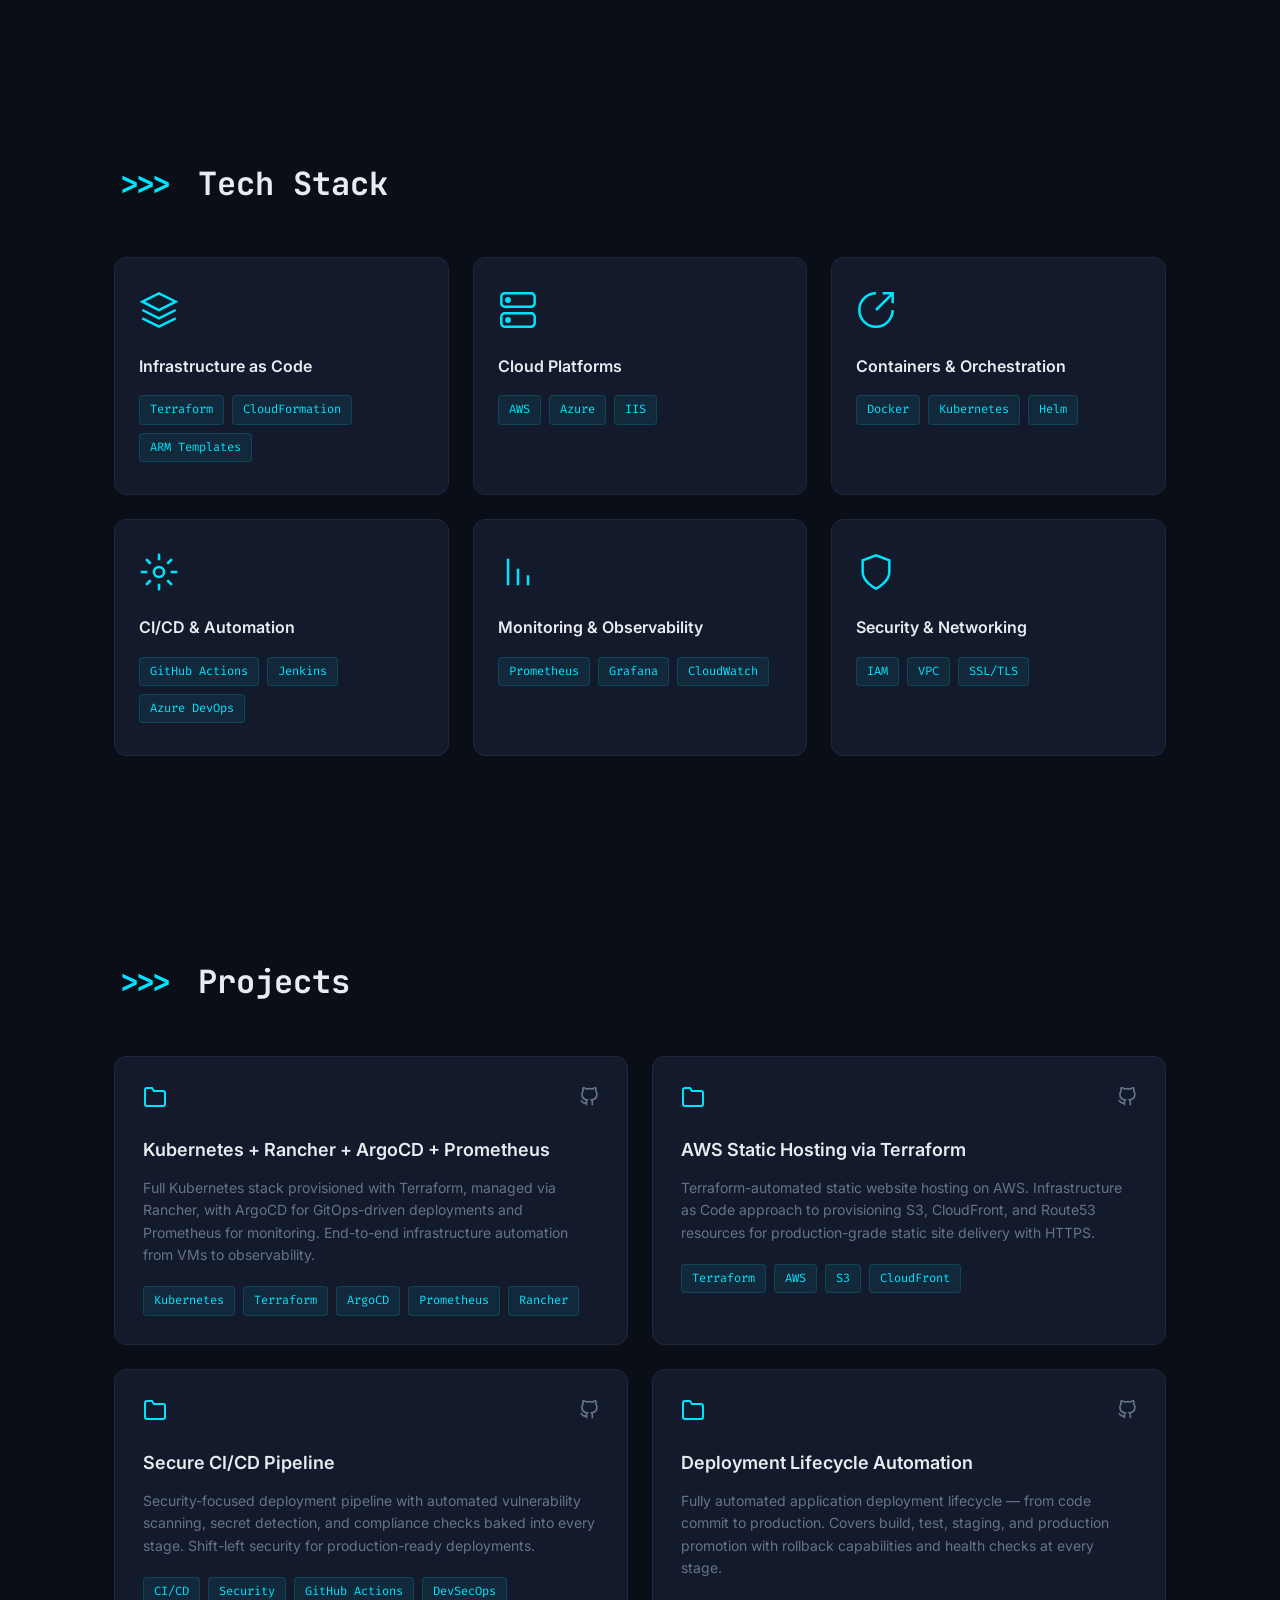
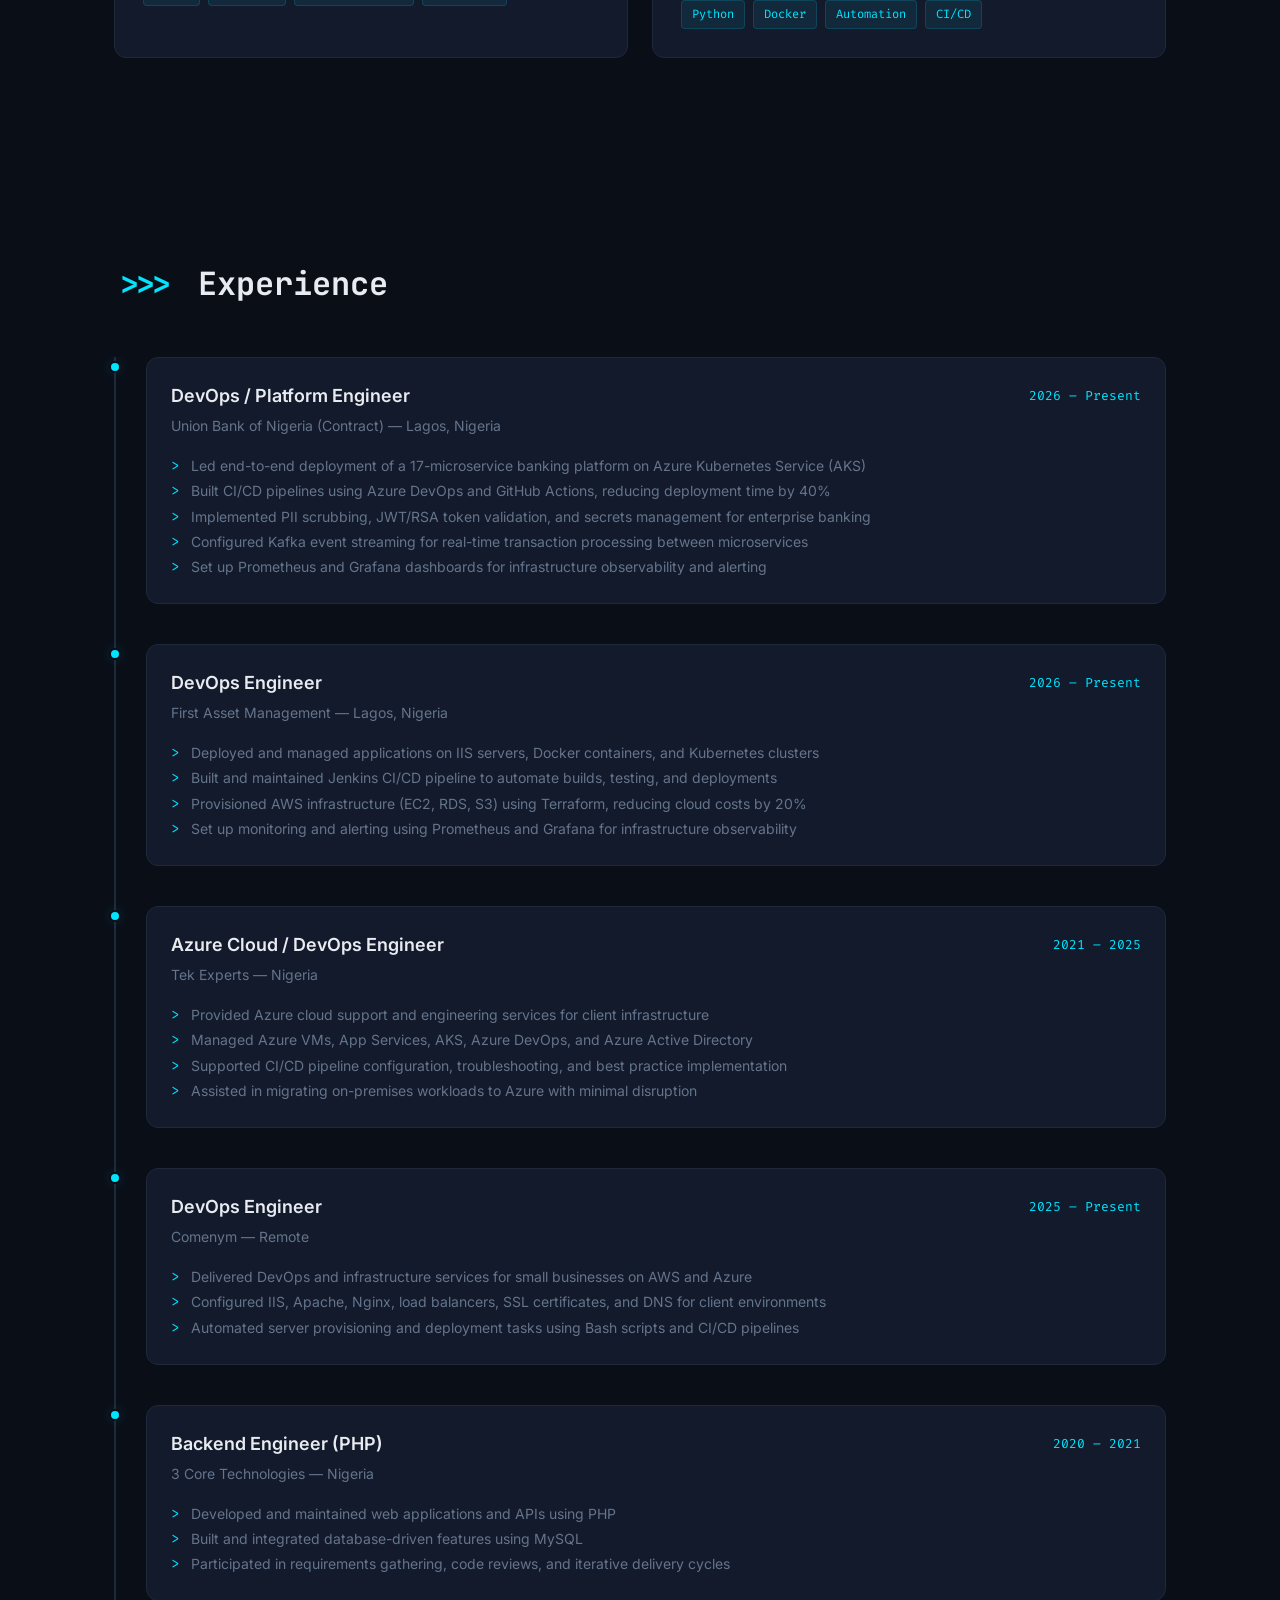
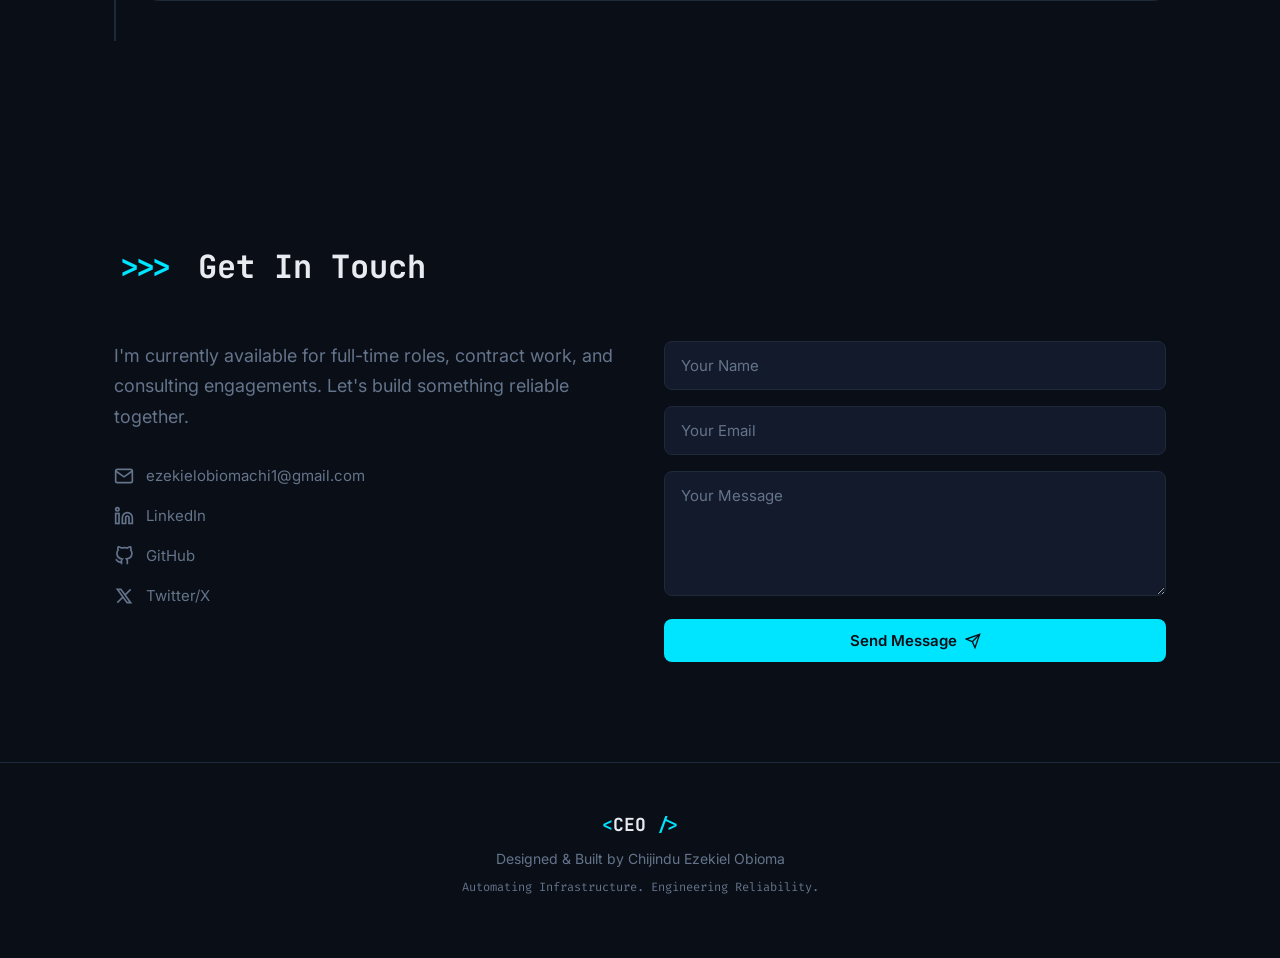
==== commit 090b1b44: "Update hero greeting to 'Hi, I am' Co-Authored-By: Claude Opus 4.6 <noreply@anthropic.com>" ====
--- a/portfolio/index.html
+++ b/portfolio/index.html
@@ -63,7 +63,7 @@
                 </div>
             </div>
             <div class="hero__content">
-                <p class="hero__greeting">Hi, I'm</p>
+                <p class="hero__greeting">Hi, I am</p>
                 <h1 class="hero__name">Chijindu Ezekiel<br>Obioma</h1>
                 <h2 class="hero__title">DevOps Engineer</h2>
                 <p class="hero__tagline">Automating Infrastructure. Engineering Reliability.</p>
